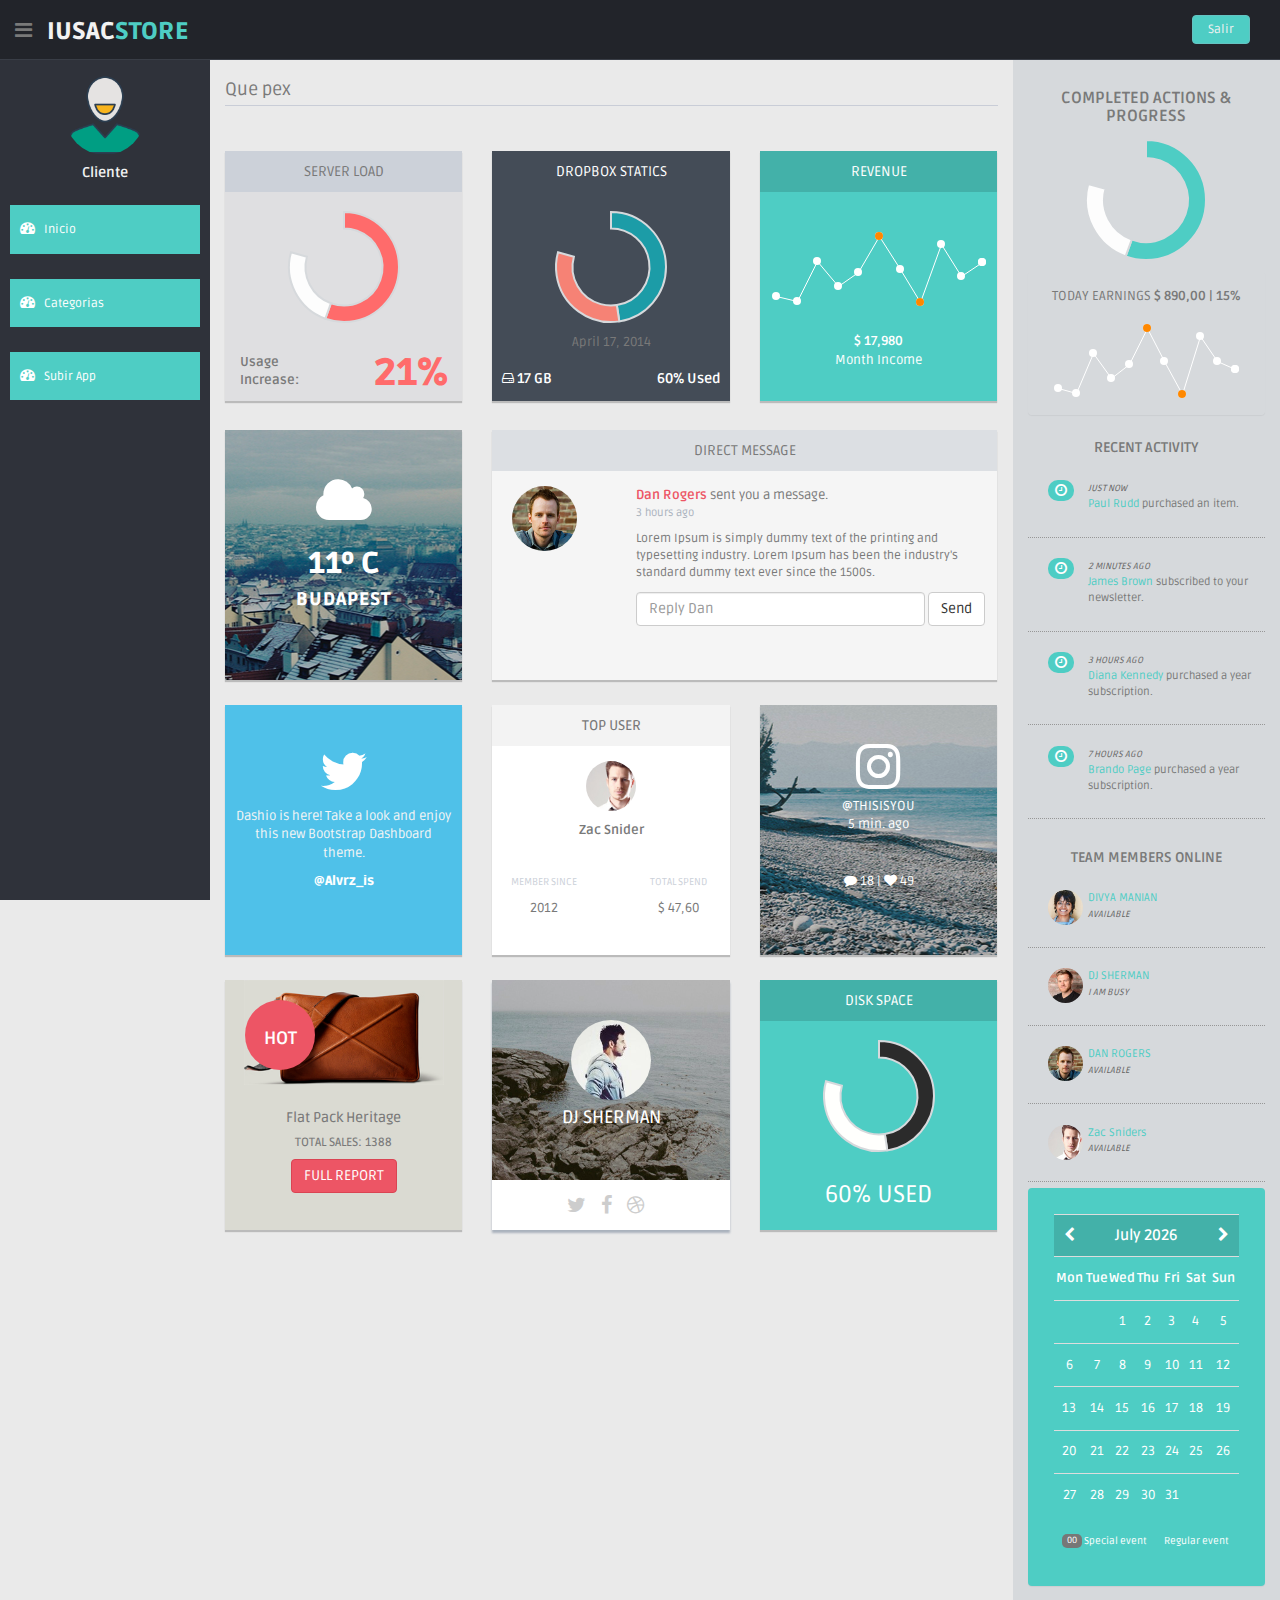
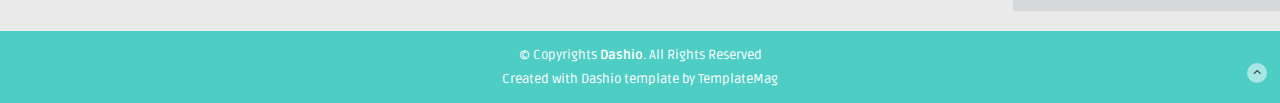
==== DashCliente/index.html @ 2b1294bf "Front" ====
<!DOCTYPE html>
<html lang="en">

<head>
  <meta charset="utf-8">
  <meta name="viewport" content="width=device-width, initial-scale=1.0">
  <meta name="description" content="">
  <meta name="author" content="Dashboard">
  <meta name="keyword" content="Dashboard, Bootstrap, Admin, Template, Theme, Responsive, Fluid, Retina">
  <title>iUSAC-Inicio</title>

  <!-- Favicons -->
  <link href="img/favicon.png" rel="icon">
  <link href="img/apple-touch-icon.png" rel="apple-touch-icon">

  <!-- Bootstrap core CSS -->
  <link href="lib/bootstrap/css/bootstrap.min.css" rel="stylesheet">
  <!--external css-->
  <link href="lib/font-awesome/css/font-awesome.css" rel="stylesheet" />
  <link rel="stylesheet" type="text/css" href="css/zabuto_calendar.css">
  <link rel="stylesheet" type="text/css" href="lib/gritter/css/jquery.gritter.css" />
  <!-- Custom styles for this template -->
  <link href="css/style.css" rel="stylesheet">
  <link href="css/style-responsive.css" rel="stylesheet">
  <script src="lib/chart-master/Chart.js"></script>

  <!-- =======================================================
    Template Name: Dashio
    Template URL: https://templatemag.com/dashio-bootstrap-admin-template/
    Author: TemplateMag.com
    License: https://templatemag.com/license/
  ======================================================= -->
</head>

<body>
  <section id="container">
    <!-- **********************************************************************************************************************************************************
        TOP BAR CONTENT & NOTIFICATIONS
        *********************************************************************************************************************************************************** -->
    <!--header start-->
    <header class="header black-bg">
      <div class="sidebar-toggle-box">
        <div class="fa fa-bars tooltips" data-placement="right" data-original-title="Toggle Navigation"></div>
      </div>
      <!--logo start-->
      <a href="index.html" class="logo"><b>iUSAC<span>STORE</span></b></a>
      <!--logo end-->
        <!--  notification start -->
        
        <!--  notification end -->
      </div>
      <div class="top-menu">
        <ul class="nav pull-right top-menu">
          <li><a class="logout" href="../Login/login.html">Salir</a></li>
        </ul>
      </div>
    </header>
    <!--header end-->
    <!-- **********************************************************************************************************************************************************
        MAIN SIDEBAR MENU
        *********************************************************************************************************************************************************** -->
    <!--sidebar start-->
    <aside>
      <div id="sidebar" class="nav-collapse ">
        <!-- sidebar menu start-->
        <ul class="sidebar-menu" id="nav-accordion">
          <p class="centered"><a href="profile.html"><img src="img/ui-sam.jpg" class="img-circle" width="80"></a></p>
          <h5 class="centered">Cliente</h5>
          <li class="mt">
            <a class="active" href="index.html">
              <i class="fa fa-dashboard"></i>
              <span>Inicio</span>
              </a>
          </li>
          <li class="mt">
            <a class="active" href="Categorias.html">
              <i class="fa fa-dashboard"></i>
              <span>Categorias</span>
              </a>
          </li>
          <li class="mt">
            <a class="active" href="SubirApp.html">
              <i class="fa fa-dashboard"></i>
              <span>Subir App</span>
              </a>
          </li>
          
          
        </ul>
        <!-- sidebar menu end-->
      </div>
    </aside>
    <!--sidebar end-->
    <!-- **********************************************************************************************************************************************************
        MAIN CONTENT
        *********************************************************************************************************************************************************** -->
    <!--main content start-->
    <section id="main-content">
      <section class="wrapper">
        <div class="row">
          <div class="col-lg-9 main-chart">
            <!--CUSTOM CHART START -->
            <div class="border-head">
              <h3>Que pex</h3>
            </div>
            
            <!--custom chart end-->
            <div class="row mt">
              <!-- SERVER STATUS PANELS -->
              <div class="col-md-4 col-sm-4 mb">
                <div class="grey-panel pn donut-chart">
                  <div class="grey-header">
                    <h5>SERVER LOAD</h5>
                  </div>
                  <canvas id="serverstatus01" height="120" width="120"></canvas>
                  <script>
                    var doughnutData = [{
                        value: 70,
                        color: "#FF6B6B"
                      },
                      {
                        value: 30,
                        color: "#fdfdfd"
                      }
                    ];
                    var myDoughnut = new Chart(document.getElementById("serverstatus01").getContext("2d")).Doughnut(doughnutData);
                  </script>
                  <div class="row">
                    <div class="col-sm-6 col-xs-6 goleft">
                      <p>Usage<br/>Increase:</p>
                    </div>
                    <div class="col-sm-6 col-xs-6">
                      <h2>21%</h2>
                    </div>
                  </div>
                </div>
                <!-- /grey-panel -->
              </div>
              <!-- /col-md-4-->
              <div class="col-md-4 col-sm-4 mb">
                <div class="darkblue-panel pn">
                  <div class="darkblue-header">
                    <h5>DROPBOX STATICS</h5>
                  </div>
                  <canvas id="serverstatus02" height="120" width="120"></canvas>
                  <script>
                    var doughnutData = [{
                        value: 60,
                        color: "#1c9ca7"
                      },
                      {
                        value: 40,
                        color: "#f68275"
                      }
                    ];
                    var myDoughnut = new Chart(document.getElementById("serverstatus02").getContext("2d")).Doughnut(doughnutData);
                  </script>
                  <p>April 17, 2014</p>
                  <footer>
                    <div class="pull-left">
                      <h5><i class="fa fa-hdd-o"></i> 17 GB</h5>
                    </div>
                    <div class="pull-right">
                      <h5>60% Used</h5>
                    </div>
                  </footer>
                </div>
                <!--  /darkblue panel -->
              </div>
              <!-- /col-md-4 -->
              <div class="col-md-4 col-sm-4 mb">
                <!-- REVENUE PANEL -->
                <div class="green-panel pn">
                  <div class="green-header">
                    <h5>REVENUE</h5>
                  </div>
                  <div class="chart mt">
                    <div class="sparkline" data-type="line" data-resize="true" data-height="75" data-width="90%" data-line-width="1" data-line-color="#fff" data-spot-color="#fff" data-fill-color="" data-highlight-line-color="#fff" data-spot-radius="4" data-data="[200,135,667,333,526,996,564,123,890,464,655]"></div>
                  </div>
                  <p class="mt"><b>$ 17,980</b><br/>Month Income</p>
                </div>
              </div>
              <!-- /col-md-4 -->
            </div>
            <!-- /row -->
            <div class="row">
              <!-- WEATHER PANEL -->
              <div class="col-md-4 mb">
                <div class="weather pn">
                  <i class="fa fa-cloud fa-4x"></i>
                  <h2>11º C</h2>
                  <h4>BUDAPEST</h4>
                </div>
              </div>
              <!-- /col-md-4-->
              <!-- DIRECT MESSAGE PANEL -->
              <div class="col-md-8 mb">
                <div class="message-p pn">
                  <div class="message-header">
                    <h5>DIRECT MESSAGE</h5>
                  </div>
                  <div class="row">
                    <div class="col-md-3 centered hidden-sm hidden-xs">
                      <img src="img/ui-danro.jpg" class="img-circle" width="65">
                    </div>
                    <div class="col-md-9">
                      <p>
                        <name>Dan Rogers</name>
                        sent you a message.
                      </p>
                      <p class="small">3 hours ago</p>
                      <p class="message">Lorem Ipsum is simply dummy text of the printing and typesetting industry. Lorem Ipsum has been the industry's standard dummy text ever since the 1500s.</p>
                      <form class="form-inline" role="form">
                        <div class="form-group">
                          <input type="text" class="form-control" id="exampleInputText" placeholder="Reply Dan">
                        </div>
                        <button type="submit" class="btn btn-default">Send</button>
                      </form>
                    </div>
                  </div>
                </div>
                <!-- /Message Panel-->
              </div>
              <!-- /col-md-8  -->
            </div>
            <div class="row">
              <!-- TWITTER PANEL -->
              <div class="col-md-4 mb">
                <div class="twitter-panel pn">
                  <i class="fa fa-twitter fa-4x"></i>
                  <p>Dashio is here! Take a look and enjoy this new Bootstrap Dashboard theme.</p>
                  <p class="user">@Alvrz_is</p>
                </div>
              </div>
              <!-- /col-md-4 -->
              <div class="col-md-4 mb">
                <!-- WHITE PANEL - TOP USER -->
                <div class="white-panel pn">
                  <div class="white-header">
                    <h5>TOP USER</h5>
                  </div>
                  <p><img src="img/ui-zac.jpg" class="img-circle" width="50"></p>
                  <p><b>Zac Snider</b></p>
                  <div class="row">
                    <div class="col-md-6">
                      <p class="small mt">MEMBER SINCE</p>
                      <p>2012</p>
                    </div>
                    <div class="col-md-6">
                      <p class="small mt">TOTAL SPEND</p>
                      <p>$ 47,60</p>
                    </div>
                  </div>
                </div>
              </div>
              <!-- /col-md-4 -->
              <div class="col-md-4 mb">
                <!-- INSTAGRAM PANEL -->
                <div class="instagram-panel pn">
                  <i class="fa fa-instagram fa-4x"></i>
                  <p>@THISISYOU<br/> 5 min. ago
                  </p>
                  <p><i class="fa fa-comment"></i> 18 | <i class="fa fa-heart"></i> 49</p>
                </div>
              </div>
              <!-- /col-md-4 -->
            </div>
            <!-- /row -->
            <div class="row">
              <div class="col-lg-4 col-md-4 col-sm-4 mb">
                <div class="product-panel-2 pn">
                  <div class="badge badge-hot">HOT</div>
                  <img src="img/product.jpg" width="200" alt="">
                  <h5 class="mt">Flat Pack Heritage</h5>
                  <h6>TOTAL SALES: 1388</h6>
                  <button class="btn btn-small btn-theme04">FULL REPORT</button>
                </div>
              </div>
              <!-- /col-md-4 -->
              <!--  PROFILE 02 PANEL -->
              <div class="col-lg-4 col-md-4 col-sm-4 mb">
                <div class="content-panel pn">
                  <div id="profile-02">
                    <div class="user">
                      <img src="img/friends/fr-06.jpg" class="img-circle" width="80">
                      <h4>DJ SHERMAN</h4>
                    </div>
                  </div>
                  <div class="pr2-social centered">
                    <a href="#"><i class="fa fa-twitter"></i></a>
                    <a href="#"><i class="fa fa-facebook"></i></a>
                    <a href="#"><i class="fa fa-dribbble"></i></a>
                  </div>
                </div>
                <!-- /panel -->
              </div>
              <!--/ col-md-4 -->
              <div class="col-md-4 col-sm-4 mb">
                <div class="green-panel pn">
                  <div class="green-header">
                    <h5>DISK SPACE</h5>
                  </div>
                  <canvas id="serverstatus03" height="120" width="120"></canvas>
                  <script>
                    var doughnutData = [{
                        value: 60,
                        color: "#2b2b2b"
                      },
                      {
                        value: 40,
                        color: "#fffffd"
                      }
                    ];
                    var myDoughnut = new Chart(document.getElementById("serverstatus03").getContext("2d")).Doughnut(doughnutData);
                  </script>
                  <h3>60% USED</h3>
                </div>
              </div>
              <!-- /col-md-4 -->
            </div>
            <!-- /row -->
          </div>
          <!-- /col-lg-9 END SECTION MIDDLE -->
          <!-- **********************************************************************************************************************************************************
              RIGHT SIDEBAR CONTENT
              *********************************************************************************************************************************************************** -->
          <div class="col-lg-3 ds">
            <!--COMPLETED ACTIONS DONUTS CHART-->
            <div class="donut-main">
              <h4>COMPLETED ACTIONS & PROGRESS</h4>
              <canvas id="newchart" height="130" width="130"></canvas>
              <script>
                var doughnutData = [{
                    value: 70,
                    color: "#4ECDC4"
                  },
                  {
                    value: 30,
                    color: "#fdfdfd"
                  }
                ];
                var myDoughnut = new Chart(document.getElementById("newchart").getContext("2d")).Doughnut(doughnutData);
              </script>
            </div>
            <!--NEW EARNING STATS -->
            <div class="panel terques-chart">
              <div class="panel-body">
                <div class="chart">
                  <div class="centered">
                    <span>TODAY EARNINGS</span>
                    <strong>$ 890,00 | 15%</strong>
                  </div>
                  <br>
                  <div class="sparkline" data-type="line" data-resize="true" data-height="75" data-width="90%" data-line-width="1" data-line-color="#fff" data-spot-color="#fff" data-fill-color="" data-highlight-line-color="#fff" data-spot-radius="4" data-data="[200,135,667,333,526,996,564,123,890,564,455]"></div>
                </div>
              </div>
            </div>
            <!--new earning end-->
            <!-- RECENT ACTIVITIES SECTION -->
            <h4 class="centered mt">RECENT ACTIVITY</h4>
            <!-- First Activity -->
            <div class="desc">
              <div class="thumb">
                <span class="badge bg-theme"><i class="fa fa-clock-o"></i></span>
              </div>
              <div class="details">
                <p>
                  <muted>Just Now</muted>
                  <br/>
                  <a href="#">Paul Rudd</a> purchased an item.<br/>
                </p>
              </div>
            </div>
            <!-- Second Activity -->
            <div class="desc">
              <div class="thumb">
                <span class="badge bg-theme"><i class="fa fa-clock-o"></i></span>
              </div>
              <div class="details">
                <p>
                  <muted>2 Minutes Ago</muted>
                  <br/>
                  <a href="#">James Brown</a> subscribed to your newsletter.<br/>
                </p>
              </div>
            </div>
            <!-- Third Activity -->
            <div class="desc">
              <div class="thumb">
                <span class="badge bg-theme"><i class="fa fa-clock-o"></i></span>
              </div>
              <div class="details">
                <p>
                  <muted>3 Hours Ago</muted>
                  <br/>
                  <a href="#">Diana Kennedy</a> purchased a year subscription.<br/>
                </p>
              </div>
            </div>
            <!-- Fourth Activity -->
            <div class="desc">
              <div class="thumb">
                <span class="badge bg-theme"><i class="fa fa-clock-o"></i></span>
              </div>
              <div class="details">
                <p>
                  <muted>7 Hours Ago</muted>
                  <br/>
                  <a href="#">Brando Page</a> purchased a year subscription.<br/>
                </p>
              </div>
            </div>
            <!-- USERS ONLINE SECTION -->
            <h4 class="centered mt">TEAM MEMBERS ONLINE</h4>
            <!-- First Member -->
            <div class="desc">
              <div class="thumb">
                <img class="img-circle" src="img/ui-divya.jpg" width="35px" height="35px" align="">
              </div>
              <div class="details">
                <p>
                  <a href="#">DIVYA MANIAN</a><br/>
                  <muted>Available</muted>
                </p>
              </div>
            </div>
            <!-- Second Member -->
            <div class="desc">
              <div class="thumb">
                <img class="img-circle" src="img/ui-sherman.jpg" width="35px" height="35px" align="">
              </div>
              <div class="details">
                <p>
                  <a href="#">DJ SHERMAN</a><br/>
                  <muted>I am Busy</muted>
                </p>
              </div>
            </div>
            <!-- Third Member -->
            <div class="desc">
              <div class="thumb">
                <img class="img-circle" src="img/ui-danro.jpg" width="35px" height="35px" align="">
              </div>
              <div class="details">
                <p>
                  <a href="#">DAN ROGERS</a><br/>
                  <muted>Available</muted>
                </p>
              </div>
            </div>
            <!-- Fourth Member -->
            <div class="desc">
              <div class="thumb">
                <img class="img-circle" src="img/ui-zac.jpg" width="35px" height="35px" align="">
              </div>
              <div class="details">
                <p>
                  <a href="#">Zac Sniders</a><br/>
                  <muted>Available</muted>
                </p>
              </div>
            </div>
            <!-- CALENDAR-->
            <div id="calendar" class="mb">
              <div class="panel green-panel no-margin">
                <div class="panel-body">
                  <div id="date-popover" class="popover top" style="cursor: pointer; disadding: block; margin-left: 33%; margin-top: -50px; width: 175px;">
                    <div class="arrow"></div>
                    <h3 class="popover-title" style="disadding: none;"></h3>
                    <div id="date-popover-content" class="popover-content"></div>
                  </div>
                  <div id="my-calendar"></div>
                </div>
              </div>
            </div>
            <!-- / calendar -->
          </div>
          <!-- /col-lg-3 -->
        </div>
        <!-- /row -->
      </section>
    </section>
    <!--main content end-->
    <!--footer start-->
    <footer class="site-footer">
      <div class="text-center">
        <p>
          &copy; Copyrights <strong>Dashio</strong>. All Rights Reserved
        </p>
        <div class="credits">
          <!--
            You are NOT allowed to delete the credit link to TemplateMag with free version.
            You can delete the credit link only if you bought the pro version.
            Buy the pro version with working PHP/AJAX contact form: https://templatemag.com/dashio-bootstrap-admin-template/
            Licensing information: https://templatemag.com/license/
          -->
          Created with Dashio template by <a href="https://templatemag.com/">TemplateMag</a>
        </div>
        <a href="index.html#" class="go-top">
          <i class="fa fa-angle-up"></i>
          </a>
      </div>
    </footer>
    <!--footer end-->
  </section>
  <!-- js placed at the end of the document so the pages load faster -->
  <script src="lib/jquery/jquery.min.js"></script>

  <script src="lib/bootstrap/js/bootstrap.min.js"></script>
  <script class="include" type="text/javascript" src="lib/jquery.dcjqaccordion.2.7.js"></script>
  <script src="lib/jquery.scrollTo.min.js"></script>
  <script src="lib/jquery.nicescroll.js" type="text/javascript"></script>
  <script src="lib/jquery.sparkline.js"></script>
  <!--common script for all pages-->
  <script src="lib/common-scripts.js"></script>
  <script type="text/javascript" src="lib/gritter/js/jquery.gritter.js"></script>
  <script type="text/javascript" src="lib/gritter-conf.js"></script>
  <!--script for this page-->
  <script src="lib/sparkline-chart.js"></script>
  <script src="lib/zabuto_calendar.js"></script>
  
  <script type="application/javascript">
    $(document).ready(function() {
      $("#date-popover").popover({
        html: true,
        trigger: "manual"
      });
      $("#date-popover").hide();
      $("#date-popover").click(function(e) {
        $(this).hide();
      });

      $("#my-calendar").zabuto_calendar({
        action: function() {
          return myDateFunction(this.id, false);
        },
        action_nav: function() {
          return myNavFunction(this.id);
        },
        ajax: {
          url: "show_data.php?action=1",
          modal: true
        },
        legend: [{
            type: "text",
            label: "Special event",
            badge: "00"
          },
          {
            type: "block",
            label: "Regular event",
          }
        ]
      });
    });

    function myNavFunction(id) {
      $("#date-popover").hide();
      var nav = $("#" + id).data("navigation");
      var to = $("#" + id).data("to");
      console.log('nav ' + nav + ' to: ' + to.month + '/' + to.year);
    }
  </script>
</body>

</html>
---- DashCliente/css/zabuto_calendar.css ----
/**
 * Zabuto Calendar
 */

div.zabuto_calendar {
    margin: 0;
    padding: 10px;
}

.calendar-month-header 		{font-size:116%!important;}
.calendar-month-header th 	{font-weight:600!important;}

div.zabuto_calendar .table {
    width: 100%;
    margin: 0;
    padding: 0px;
}

div.zabuto_calendar .table th,
div.zabuto_calendar .table td {
    padding: 11.9px 0px;
    text-align: center;
}

div.zabuto_calendar .table tr th,
div.zabuto_calendar .table tr td {
    background-color:;
}

div.zabuto_calendar .table tr.calendar-month-header th {
    background-color:;
}

div.zabuto_calendar .table tr.calendar-month-header th span {
    cursor: pointer;
    display: inline-block;
    padding-bottom:0px;
	
}

div.zabuto_calendar .table tr.calendar-dow-header th {
    background-color:;
}

div.zabuto_calendar .table tr:last-child {
    border-bottom: 0px solid #dddddd;
}

div.zabuto_calendar .table tr.calendar-month-header th {
    padding:10px;
	
	}

div.zabuto_calendar .table-bordered tr.calendar-month-header th {
    border-left: 0;
    border-right: 0;
}

div.zabuto_calendar .table-bordered tr.calendar-month-header th:first-child {
    border-left: 0px solid #dddddd;
}

div.zabuto_calendar div.calendar-month-navigation {
    cursor: pointer;
    margin: 0;
    padding: 0;
    padding-top:0px;
}

div.zabuto_calendar tr.calendar-dow-header th,
div.zabuto_calendar tr.calendar-dow td {
    width: 14%;
}

div.zabuto_calendar .table tr td div.day {
    margin: 0px;
    padding-top: 0px;
    padding-bottom: 0px;
}

/* actions and events */
div.zabuto_calendar .table tr td.event div.day,
div.zabuto_calendar ul.legend li.event {
    background-color:;
}

div.zabuto_calendar .table tr td.dow-clickable,
div.zabuto_calendar .table tr td.event-clickable {
    cursor: pointer;
}

/* badge */
div.zabuto_calendar .badge-today,
div.zabuto_calendar div.legend span.badge-today {
    background-color:;
    color: #ffffff;
    text-shadow: none;
}

div.zabuto_calendar .badge-event,
div.zabuto_calendar div.legend span.badge-event {
    background-color:;
    color: #ffffff;
    text-shadow: none;
}

div.zabuto_calendar .badge-event {
    font-size: 0.95em;
    padding-left: 8px;
    padding-right: 8px;
    padding-bottom: 4px;
}

/* legend */
div.zabuto_calendar div.legend {
    margin-top: 15px;
    text-align: right;
	padding-right:10px;
	padding-bottom:10px;
}

div.zabuto_calendar div.legend span {
    font-size: 10px;
    font-weight: normal;
}

div.zabuto_calendar div.legend span.legend-text:after,
div.zabuto_calendar div.legend span.legend-block:after,
div.zabuto_calendar div.legend span.legend-list:after,
div.zabuto_calendar div.legend span.legend-spacer:after {
    content: ' ';
}

div.zabuto_calendar div.legend span.legend-spacer {
    padding-left: 25px;
}

div.zabuto_calendar ul.legend > span {
    padding-left: 2px;
}

div.zabuto_calendar ul.legend {
    display: inline-block;
    list-style: none outside none;
    margin: 0;
    padding: 0;
}

div.zabuto_calendar ul.legend li {
    display: inline-block;
    height: 8px;
    width: 8px;
    margin-left: 5px;
}

div.zabuto_calendar ul.legend
div.zabuto_calendar ul.legend li:first-child {
    margin-left: 7px;
}

div.zabuto_calendar ul.legend li:last-child {
    margin-right: 5px;
}

div.zabuto_calendar div.legend span.badge {
    font-size: 0.9em;
    border-radius: 5px 5px 5px 5px;
    padding-left: 5px;
    padding-right: 5px;
    padding-top: 2px;
    padding-bottom: 3px;
}

/* responsive */
@media (max-width: 979px) {
    div.zabuto_calendar .table th,
    div.zabuto_calendar .table td {
        padding: 2px 1px;
    }
}
---- DashCliente/css/style.css ----
/**
* Template Name: Dashio
* Template URL: https://templatemag.com/dashio-bootstrap-admin-template/
* Author: TemplateMag.com
* License: https://templatemag.com/license/
*/
/*
Template Name: DASHIO - Bootstrap 3.1.1 Admin Theme
Template Version: 1.0
Author: Carlos Alvarez
Website: http://Alvarez.is/
*/

/* Import fonts */
@import url(http://fonts.googleapis.com/css?family=Ruda:400,700,900);

/* BASIC THEME CONFIGURATION */
body {
    color: #797979;
	background: #eaeaea;
    font-family: 'Ruda', sans-serif;
    padding: 0px !important;
    margin: 0px !important;
    font-size:13px;
}

ul li {
    list-style: none;
}

a, a:hover, a:focus {
    text-decoration: none;
    outline: none;
}
::selection {

    background: #4ECDC4;
    color: #fff;
}
::-moz-selection {
    background: #4ECDC4;
    color: #fff;
}

#container {
    width: 100%;
    height: 100%;
}

/* Bootstrap Modifications */
.modal-header {
	background: #4ECDC4;
}

.modal-title {
	color: white;
}

.btn-round {
	border-radius: 20px;
	-webkit-border-radius: 20px;
}

.accordion-heading .accordion-toggle {
	display: block;
	cursor: pointer;
	border-top: 1px solid #F5F5F5;
	padding: 5px 0px;
	line-height: 28.75px;
	text-transform: uppercase;
	color: #1a1a1a;
	background-color: #ffffff;
	outline: none !important;
	text-decoration: none;
}



/*Theme Backgrounds*/

.bg-theme {
	background-color: #4ECDC4;
}

.bg-theme02 {
	background-color: #ac92ec;
}

.bg-theme03 {
  background-color: #48cfad;
}

.bg-theme04 {
  background-color: #ed5565;
}
/*Theme Buttons*/

.btn-theme {
  color: #fff;
  background-color: #4ECDC4;
  border-color: #48bcb4;
}
.btn-theme:hover,
.btn-theme:focus,
.btn-theme:active,
.btn-theme.active,
.open .dropdown-toggle.btn-theme {
  color: #fff;
  background-color: #48bcb4;
  border-color: #48bcb4;
}

.btn-theme02 {
  color: #fff;
  background-color: #ac92ec;
  border-color: #967adc;
}
.btn-theme02:hover,
.btn-theme02:focus,
.btn-theme02:active,
.btn-theme02.active,
.open .dropdown-toggle.btn-theme02 {
  color: #fff;
  background-color: #967adc;
  border-color: #967adc;
}

.btn-theme03 {
  color: #fff;
  background-color: #48cfad;
  border-color: #37bc9b;
}
.btn-theme03:hover,
.btn-theme03:focus,
.btn-theme03:active,
.btn-theme03.active,
.open .dropdown-toggle.btn-theme03 {
  color: #fff;
  background-color: #37bc9b;
  border-color: #37bc9b;
}

.btn-theme04 {
  color: #fff;
  background-color: #ed5565;
  border-color: #da4453;
}
.btn-theme04:hover,
.btn-theme04:focus,
.btn-theme04:active,
.btn-theme04.active,
.open .dropdown-toggle.btn-theme04 {
  color: #fff;
  background-color: #da4453;
  border-color: #da4453;
}

.btn-clear-g {
	color: #48bcb4;
	background: transparent;
	border-color: #48bcb4;
}

.btn-clear-g:hover {
	color: white;
}

hr {
  margin-top: 20px;
  margin-bottom: 20px;
  border: 0;
  border-top: 1px solid #797979;
}



/*Helpers*/

.centered {
	text-align: center;
}

.goleft {
	text-align: left;
}

.goright {
	text-align: right;
}

.mt {
	margin-top: 25px;
}

.mb {
	margin-bottom: 25px;
}


.no-padding {
	padding: 0 !important;
}

.no-margin {
	margin: 0 !important;
}

/*Exclusive Theme Colors Configuration*/

.label-theme {
	background-color: #4ECDC4;
}

.bg-theme {
	background-color: #4ECDC4;
}

ul.top-menu > li > .logout {
	color: #f2f2f2;
	font-size: 12px;
	border-radius: 4px;
	-webkit-border-radius: 4px;
	border: 1px solid #64c3c2 !important;
	padding: 5px 15px;
	margin-right: 15px;
	background: #4ECDC4;
	margin-top: 15px;
}


/*sidebar navigation*/

#sidebar {
    width: 210px;
    height: 100%;
    position: fixed;
    background: #2f323a;
}

#sidebar h5 {
	color: #f2f2f2;
	font-weight: 700;
}

#sidebar ul li {
    position: relative;
}

#sidebar .sub-menu > .sub li  {
    padding-left: 32px;
}

#sidebar .sub-menu > .sub li:last-child {
    padding-bottom: 10px;
}

/*LEFT NAVIGATION ICON*/
.dcjq-icon {
    height:17px;
    width:17px;
    display:inline-block;
    background: url("../img/nav-expand.png") no-repeat top;
    border-radius:3px;
    -moz-border-radius:3px;
    -webkit-border-radius:3px;
    position:absolute;
    right:10px;
    top:15px;
}
.active .dcjq-icon {
    background: url("../img/nav-expand.png") no-repeat bottom;
    border-radius:3px;
    -moz-border-radius:3px;
    -webkit-border-radius:3px;
}
/*---*/

.nav-collapse.collapse {
    display: inline;
}

ul.sidebar-menu , ul.sidebar-menu li ul.sub{
    margin: -2px 0 0;
    padding: 0;
}

ul.sidebar-menu {
    margin-top: 75px;
}

#sidebar > ul > li > ul.sub {
    display: none;
}

#sidebar > ul > li.active > ul.sub, #sidebar > ul > li > ul.sub > li > a {
    display: block;
}

ul.sidebar-menu li ul.sub li{
    background: #2f323a;
    margin-bottom: 0;
    margin-left: 0;
    margin-right: 0;
}

ul.sidebar-menu li ul.sub li:last-child{
    border-radius: 0 0 4px 4px;
    -webkit-border-radius: 0 0 4px 4px;
}

ul.sidebar-menu li ul.sub li a {
    font-size: 12px;
    padding: 6px 0;
    line-height: 35px;
    height: 35px;
    -webkit-transition: all 0.3s ease;
    -moz-transition: all 0.3s ease;
    -o-transition: all 0.3s ease;
    -ms-transition: all 0.3s ease;
    transition: all 0.3s ease;
    color: #aeb2b7;
}

ul.sidebar-menu li ul.sub li a:hover {
	color: white;
	background: transparent;
}

ul.sidebar-menu li ul.sub li.active a {
    color: #4ECDC4;
    -webkit-transition: all 0.3s ease;
    -moz-transition: all 0.3s ease;
    -o-transition: all 0.3s ease;
    -ms-transition: all 0.3s ease;
    transition: all 0.3s ease;
    display: block;
}

ul.sidebar-menu li{
    /*line-height: 20px !important;*/
    margin-bottom: 5px;
    margin-left:10px;
    margin-right:10px;
}

ul.sidebar-menu li.sub-menu{
    line-height: 15px;
}

ul.sidebar-menu li a span{
    display: inline-block;
}

ul.sidebar-menu li a{
    color: #aeb2b7;
    text-decoration: none;
    display: block;
    padding: 15px 0 15px 10px;
    font-size: 12px;
    outline: none;
    -webkit-transition: all 0.3s ease;
    -moz-transition: all 0.3s ease;
    -o-transition: all 0.3s ease;
    -ms-transition: all 0.3s ease;
    transition: all 0.3s ease;
}

ul.sidebar-menu li a.active, ul.sidebar-menu li a:hover, ul.sidebar-menu li a:focus {
    background: #4ECDC4;
    color: #fff;
    display: block;

    -webkit-transition: all 0.3s ease;
    -moz-transition: all 0.3s ease;
    -o-transition: all 0.3s ease;
    -ms-transition: all 0.3s ease;
    transition: all 0.3s ease;
}


ul.sidebar-menu li a i {
    font-size: 15px;
    padding-right: 6px;
}

ul.sidebar-menu li a:hover i, ul.sidebar-menu li a:focus i {
    color: #fff;
}

ul.sidebar-menu li a.active i {
    color: #fff;
}


.mail-info, .mail-info:hover {
    margin: -3px 6px 0 0;
    font-size: 11px;
}

/* MAIN CONTENT CONFIGURATION */
#main-content {
    margin-left: 210px;
}

.header, .footer {
    min-height: 60px;
    padding: 0 15px;
}

.header {
    position: fixed;
    left: 0;
    right: 0;
    z-index: 1002;
}

.black-bg {
    background: #22242a;
    border-bottom: 1px solid #393d46;
}

.wrapper {
    display: inline-block;
    margin-top: 60px;
    padding-left: 15px;
    padding-right: 15px;
    padding-bottom: 15px;
    padding-top: 0px;
    width: 100%;
}

a.logo {
    font-size: 24px;
    color: #f2f2f2;
    float: left;
    margin-top: 15px;
    text-transform: uppercase;
}

a.logo b {
    font-weight: 900;
}

a.logo:hover, a.logo:focus {
    text-decoration: none;
    outline: none;
}

a.logo span {
    color: #4ECDC4;
}


/*notification*/
#top_menu .nav > li, ul.top-menu > li {
    float: left;
}

.notify-row {
    float: left;
    margin-top: 15px;
    margin-left: 92px;
}

.notify-row .notification span.label {
    display: inline-block;
    height: 18px;
    width: 20px;
    padding: 5px;
}

ul.top-menu > li > a {
    color: #666666;
    font-size: 16px;
    border-radius: 4px;
    -webkit-border-radius: 4px;
    border:1px solid #666666 !important;
    padding: 2px 6px;
    margin-right: 15px;
}

ul.top-menu > li > a:hover, ul.top-menu > li > a:focus {
    border:1px solid #b6b6b6 !important;
    background-color: transparent !important;
    border-color: #b6b6b6 !important;
    text-decoration: none;
    border-radius: 4px;
    -webkit-border-radius: 4px;
    color: #b6b6b6 !important;
}

.notify-row .badge {
    position: absolute;
    right: -10px;
    top: -10px;
    z-index: 100;
}

.dropdown-menu.extended {
    max-width: 300px !important;
    min-width: 160px !important;
    top: 42px;
    width: 235px !important;
    padding: 0;
    box-shadow: 0 2px 5px rgba(0, 0, 0, 0.176) !important;
    border: none !important;
    border-radius: 4px;
    -webkit-border-radius: 4px;
}

@media screen and (-webkit-min-device-pixel-ratio:0) {
    /* Safari and Chrome */
    .dropdown-menu.extended  {
        box-shadow: 0 2px 8px rgba(0, 0, 0, 0.176) !important;
    };
    }

.dropdown-menu.extended li p {
    background-color: #F1F2F7;
    color: #666666;
    margin: 0;
    padding: 10px;
    border-radius: 4px 4px 0px 0px;
    -webkit-border-radius: 4px 4px 0px 0px;
}

.dropdown-menu.extended li p.green {
    background-color: #4ECDC4;
    color: #fff;
}

.dropdown-menu.extended li p.yellow {
    background-color: #fcb322;
    color: #fff;
}

.dropdown-menu.extended li a {
    border-bottom: 1px solid #EBEBEB !important;
    font-size: 12px;
    list-style: none;
}

.dropdown-menu.extended li a {
    padding: 15px 10px !important;
    width: 100%;
    display: inline-block;
}

.dropdown-menu.extended li a:hover {
    background-color: #F7F8F9 !important;
    color: #2E2E2E;
}

.dropdown-menu.tasks-bar .task-info .desc {
    font-size: 13px;
    font-weight: normal;
}

.dropdown-menu.tasks-bar .task-info .percent {
    display: inline-block;
    float: right;
    font-size: 13px;
    font-weight: 600;
    padding-left: 10px;
    margin-top: -4px;
}

.dropdown-menu.extended .progress {
    margin-bottom: 0 !important;
    height: 10px;
}

.dropdown-menu.inbox li a .photo img {
    border-radius: 2px 2px 2px 2px;
    float: left;
    height: 40px;
    margin-right: 4px;
    width: 40px;
}

.dropdown-menu.inbox li a .subject {
    display: block;
}

.dropdown-menu.inbox li a .subject .from {
    font-size: 12px;
    font-weight: 600;
}

.dropdown-menu.inbox li a .subject .time {
    font-size: 11px;
    font-style: italic;
    font-weight: bold;
    position: absolute;
    right: 5px;
}

.dropdown-menu.inbox li a .message {
    display: block !important;
    font-size: 11px;
}

.top-nav  {
    margin-top: 7px;
}

.top-nav ul.top-menu > li .dropdown-menu.logout {
    width: 268px !important;

}

.top-nav li.dropdown .dropdown-menu {
    float: right;
    right: 0;
    left: auto;
}

.dropdown-menu.extended.logout > li {
    float: left;
    text-align: center;
    width: 33.3%;
}

.dropdown-menu.extended.logout > li:last-child {
    float: left;
    text-align: center;
    width: 100%;
    background: #a9d96c;
    border-radius: 0 0 3px 3px;
}

.dropdown-menu.extended.logout > li:last-child > a, .dropdown-menu.extended.logout > li:last-child > a:hover {
    color: #fff;
    border-bottom: none !important;
    text-transform: uppercase;
}

.dropdown-menu.extended.logout > li:last-child > a:hover > i{
    color: #fff;
}

.dropdown-menu.extended.logout > li > a {
    color: #a4abbb;
    border-bottom: none !important;
}

.full-width .dropdown-menu.extended.logout > li > a:hover {
    background: none !important;
    color: #50c8ea !important;
}

.dropdown-menu.extended.logout > li > a:hover {
    background: none !important;
}

.dropdown-menu.extended.logout > li > a:hover i {
    color: #50c8ea;
}

.dropdown-menu.extended.logout > li > a i {
    font-size: 17px;
}

.dropdown-menu.extended.logout > li > a > i {
    display: block;
}

.top-nav ul.top-menu > li > a {
    border: 1px solid #eeeeee;
    border-radius: 4px;
    -webkit-border-radius: 4px;
    padding: 6px;
    background: none;
    margin-right: 0;
}
.top-nav ul.top-menu > li {
    margin-left: 10px;
}

.top-nav ul.top-menu > li > a:hover, .top-nav ul.top-menu > li > a:focus {
    border:1px solid #F1F2F7;
    background: #F1F2F7;

}

.top-nav .dropdown-menu.extended.logout {
    top: 50px;
}

.top-nav .nav .caret {
    border-bottom-color: #A4AABA;
    border-top-color: #A4AABA;
}
.top-nav ul.top-menu > li > a:hover .caret {
    border-bottom-color: #000;
    border-top-color: #000;
}

.log-arrow-up {
    background: url("../img/arrow-up.png") no-repeat;
    width: 20px;
    height: 11px;
    position: absolute;
    right: 20px;
    top: -10px;
}

/*----*/

.notify-arrow {
    border-style: solid;
    border-width: 0 9px 9px;
    height: 0;
    margin-top: 0;
    opacity: 0;
    position: absolute;
    left: 7px;
    top: -18px;
    transition: all 0.25s ease 0s;
    width: 0;
    z-index: 10;
    margin-top: 10px;
    opacity: 1;
}

.notify-arrow-yellow {
    border-color: transparent transparent #FCB322;
    border-bottom-color: #FCB322 !important;
    border-top-color: #FCB322 !important;
}
.notify-arrow-green {
    border-color: transparent transparent #4ECDC4;
    border-bottom-color: #4ECDC4 !important;
    border-top-color: #4ECDC4 !important;
}



/*--sidebar toggle---*/

.sidebar-toggle-box {
    float: left;
    padding-right: 15px;
    margin-top: 20px;
}

.sidebar-toggle-box .fa-bars {
    cursor: pointer;
    display: inline-block;
    font-size: 20px;
}


.sidebar-closed > #sidebar > ul {
    display: none;
}

.sidebar-closed #main-content {
    margin-left: 0px;
}

.sidebar-closed #sidebar {
    margin-left: -180px;
}


/* Dash Side */

.ds {
	background: #d6d9dc;
	padding-top: 20px;
}

.ds h4 {
	font-size: 14px;
	font-weight: 700;
}

.ds i {
	font-size: 14px;
}

.ds .desc {
	border-bottom: 1px dotted #979797;
	display: inline-block;
	padding: 15px 0;
	width: 100%;
}

.ds .desc:hover {
	background: #ffffff;
}

.ds .thumb {
	width: 30px;
	margin: 0 10px 0 20px;
	display: block;
	float: left;
}

.ds .details {
	width: 170px;
	float: left;
}

.ds > .desc p {
	font-size: 11px;
}

.ds p > muted {
	font-size: 9px;
	text-transform: uppercase;
	font-style: italic;
	color: #666666
}

.ds a {
	color: #4ECDC4;
}

/* MAIN CHART CONFIGURATION */
.main-chart {
	padding-top: 20px;
}

.border-head h3 {
    border-bottom: 1px solid #c9cdd7;
    margin-top: 0;
    margin-bottom: 20px;
    padding-bottom: 5px;
    font-weight: normal;
    font-size: 18px;
    display: inline-block;
    width: 100%;
    font-weight: 300;
}

.custom-bar-chart {
    height: 290px;
    margin-top: 20px;
    margin-left: 10px;
    position: relative;
    border-bottom: 1px solid #c9cdd7;
}

.custom-bar-chart .bar {
    height: 100%;
    position: relative;
    width: 6%;
    margin: 0px 4%;
    float: left;
    text-align: center;
    z-index: 10;
}

.custom-bar-chart .bar .title {
    position: absolute;
    bottom: -30px;
    width: 100%;
    text-align: center;
    font-size: 11px;
}

.custom-bar-chart .bar .value {
    position: absolute;
    bottom: 0;
    background: #4ECDC4;
    color: #4ECDC4;
    width: 100%;
    -webkit-border-radius: 5px 5px 0 0;
    -moz-border-radius: 5px 5px 0 0;
    border-radius: 5px 5px 0 0;
    -webkit-transition: all .3s ease;
    -moz-transition: all .3s ease;
    -ms-transition: all .3s ease;
    -o-transition: all .3s ease;
    transition: all .3s ease;
}



.custom-bar-chart .bar .value:hover {
    background: #2f2f2f;
    color: #fff;
}

.y-axis {
    color: #555555;
    position: absolute;
    text-align: left;
    width: 100%;
    font-size: 11px;
}

.y-axis li {
    border-top: 1px dashed #dbdce0;
    display: block;
    height: 58px;
    width: 100%;
}

.y-axis li:last-child {
    border-top: none;
}

.y-axis li span {
    display: block;
    margin: -10px 0 0 -60px;
    padding: 0 10px;
    width: 40px;
}


/*Donut Chart Main Page Conf*/
.donut-main {
	display: block;
	text-align: center;
}

.donut-main h4 {
	font-weight: 700;
	font-size: 16px;
}

/* *************************************************************************************
PANELS CONFIGURATIONS
*************************************************************************************** */

/*Panel Size*/

.pn {
	height: 250px;
	box-shadow: 0 2px 1px rgba(0, 0, 0, 0.2);
}


/*Grey Panel*/

.grey-panel {
	text-align: center;
	background: #dfdfe1;
}
.grey-panel .grey-header {
	background: #ccd1d9;
	padding: 3px;
	margin-bottom: 15px;
}
.grey-panel h5 {
	font-weight: 200;
	margin-top: 10px;
}
.grey-panel p {
	margin-left: 5px;
}
/* Specific Conf for Donut Charts*/
.donut-chart p {
	margin-top: 20px;
	font-weight: 700;
	margin-left: 15px;
}
.donut-chart h2 {
	font-weight: 900;
	color: #FF6B6B;
	font-size: 38px;
}

/* Dark Blue*/

.darkblue-panel {
	text-align: center;
	background: #444c57;
}
.darkblue-panel .darkblue-header {
	background: transparent;
	padding: 3px;
	margin-bottom: 15px;
}
.darkblue-panel h1 {
	color: #f2f2f2;
}
.darkblue-panel h5 {
	font-weight: 200;
	margin-top: 10px;
	color: white;
}
.darkblue-panel footer {
	color: white;
}
.darkblue-panel footer h5 {
	margin-left:10px;
	margin-right: 10px;
	font-weight: 700;
}

/*Green Panel*/
.green-panel {
	text-align: center;
	background: #4ECDC4;
}
.green-panel .green-header {
	background: #43b1a9;
	padding: 3px;
	margin-bottom: 15px;
}
.green-panel h5 {
	color: white;
	font-weight: 200;
	margin-top: 10px;
}
.green-panel h3 {
	color: white;
	font-weight: 100;
}
.green-panel p {
	color: white;
}

/*White Panel */
.white-panel {
	text-align: center;
	background: #ffffff;
}
.white-panel .white-header {
	background: #f3f3f3;
	padding: 3px;
	margin-bottom: 15px;
}
.white-panel .small {
	font-size: 10px;
	color: #ccd1d9;
}

/*STOCK CARD Panel*/
.card {
  background: white;
  box-shadow: 0 2px 1px rgba(0, 0, 0, 0.2);
  margin-bottom: 1em;
  height: 250px;
}
.stock .stock-chart {
  background: #00c5de;
}
.stock .stock-chart #chart {
    height: 10.7em;
    background: url(http://i.imgbox.com/abmuNQx2) center bottom no-repeat;
}
.stock .current-price {
  background: #1d2122;
  padding: 10px;
}
.stock .current-price .info abbr {
    display: block;
    color: #f8f8f8;
    font-size: 1.5em;
    font-weight: 600;
    margin-top: 0.18em;
}
.stock .current-price .changes {
    text-align: right;
}
.stock .changes .up {
	color: #4fd98b
}
.stock .current-price .changes .value {
      font-size: 1.8em;
      font-weight: 700;
}
.stock .summary {
    color: #2f2f2f;
    display: block;
    background: #f2f2f2;
    padding: 10px;
	text-align: center;
}
.stock .summary strong {
	font-weight: 900;
	font-size: 14px;
}

/*Content Panel*/
.content-panel {
	background: #ffffff;
	box-shadow: 0px 3px 2px #aab2bd;
	padding-top: 15px;
	padding-bottom: 5px;
}
.content-panel h4 {
	margin-left: 10px;
}

/*WEATHER PANELS*/

/* Weather 1 */
.weather {
	background: url(../img/weather.jpg) no-repeat center top;
	text-align: center;
	background-position: center center;
}
.weather i {
	color: white;
	margin-top: 45px;
}
.weather h2 {
	color: white;
	font-weight: 900;
}
.weather h4 {
	color: white;
	font-weight: 900;
	letter-spacing: 1px;
}

/* Weather 2 */
.weather-2 {
	background: #e9f0f4;
}
.weather-2 .weather-2-header {
	background: #54bae6;
	padding-top: 5px;
	margin-bottom: 5px;
}
.weather-2 .weather-2-header p {
	color: white;
	margin-left: 5px;
	margin-right: 5px;
}
.weather-2 .weather-2-header p small {
	font-size: 10px;
}
.weather-2 .data {
	margin-right: 10px;
	margin-left: 10px;
	color: #272b34;
}
.weather-2 .data h5 {
	margin-top: 0px;
	font-weight: lighter;
}
.weather-2 .data h1{
	margin-top: 2px;
}

/* Weather 3 */
.weather-3 {
	background: #ffcf00;
}

.weather-3 i {
	color: white;
	margin-top: 30px;
	font-size: 70px;
}
.weather-3 h1 {
	margin-top: 10px;
	color: white;
	font-weight: 900;
}
.weather-3 .info {
	background: #f2f2f2;
}
.weather-3 .info i {
	font-size: 15px;
	color: #c2c2c2;
	margin-bottom: 0px;
	margin-top: 10px;
}
.weather-3 .info h3 {
	font-weight: 900;
	margin-bottom: 0px;
}
.weather-3 .info p {
	margin-left: 10px;
	margin-right: 10px;
	margin-bottom: 16px;
	color: #c2c2c2;
	font-size: 15px;
	font-weight: 700;
}


/* Message Panel */
.message-p {
	background: #f5f5f5;
}
.message-p .message-header {
	background: #dcdfe3;
	padding: 3px;
	margin-bottom: 15px;
	text-align: center;
}
.message-p h5 {
	font-weight: 200;
	margin-top: 10px;
}
.message-p p {
	margin-left: 10px;
}
.message-p .small {
	font-size: 11px;
	color: #aab2bd;
	margin-top: -10px;
}
.message-p name {
	color: #ed5565;
	font-weight: 700;
}
.message-p .message {
	font-size: 12px;
}
.message-p .form-inline {
	margin-left: 10px;
}
.message-p .form-inline .form-group {
	width: 80%;
}
.message-p .form-inline .form-control {
	width: 100%
}

/*Twitter Panel*/
.twitter-panel {
	background: #4fc1e9;
	text-align: center;
}
.twitter-panel i {
	color: white;
	margin-top: 40px;
}
.twitter-panel p {
	color: #f5f5f5;
	margin: 10px;
}
.twitter-panel .user {
	color: white;
	font-weight: 900;
}


/* Instagram Panel*/
.instagram-panel {
	background: url(../img/instagram.jpg) no-repeat center top;
	text-align: center;
	background-position: center center;
}
.instagram-panel i {
	color: white;
	margin-top: 35px;
}
.instagram-panel p {
	margin: 5px;
	color: white;
}

/* Product Panel */
.product-panel {
	background: #dadad2;
	text-align: center;
	padding-top: 50px;
	height: 100%;
}

/* Product Panel 2*/
.product-panel-2 {
	background: #dadad2;
	text-align: center;
}
.product-panel-2 .badge {
	position: absolute;
	top: 20px;
	left: 35px;
}
.badge-hot {
	background: #ed5565;
	width: 70px;
	height: 70px;
	line-height: 70px;
	font-size: 18px;
	color: #fff;
	text-align: center;
	border-radius: 100%;
}

/* Soptify Panel */
#spotify {
	background: url(../img/lorde.jpg) no-repeat center top;
	margin-top: -15px;
	background-attachment: relative;
	background-position: center center;
	min-height: 220px;
	width: 100%;
    -webkit-background-size: 100%;
    -moz-background-size: 100%;
    -o-background-size: 100%;
    background-size: 100%;
    -webkit-background-size: cover;
    -moz-background-size: cover;
    -o-background-size: cover;
    background-size: cover;
}
#spotify .btn-clear-g {
	top: 15%;
	right: 10px;
	position: absolute;
	margin-top: 5px;
}
#spotify .sp-title {
	bottom: 15%;
	left: 25px;
	position: absolute;
	color: #efefef;
}
#spotify .sp-title h3 {
	font-weight: 900;
}
#spotify .play{
	bottom: 18%;
	right: 25px;
	position: absolute;
	color: #efefef;
	font-size: 20px
}
.followers {
	margin-left: 5px;
	margin-top: 5px;
}

/* BLOG PANEL */
#blog-bg {
	background: url(../img/blog-bg.jpg) no-repeat center top;
	margin-top: -15px;
	background-attachment: relative;
	background-position: center center;
	min-height: 150px;
	width: 100%;
    -webkit-background-size: 100%;
    -moz-background-size: 100%;
    -o-background-size: 100%;
    background-size: 100%;
    -webkit-background-size: cover;
    -moz-background-size: cover;
    -o-background-size: cover;
    background-size: cover;
}
#blog-bg .badge {
	position: absolute;
	top: 20px;
	left: 35px;
}
.badge-popular {
	background: #3498db;
	width: 70px;
	height: 70px;
	line-height: 70px;
	font-size: 13px;
	color: #fff;
	text-align: center;
	border-radius: 100%;
}
.blog-title {
	background: rgba(0,0,0,0.5);
	bottom: 100px;
	padding: 6px;
	color: white;
	font-weight: 700;
	position: absolute;
	display: block;
	width: 120px;
}
.blog-text {
	margin-left: 8px;
	margin-right: 8px;
	margin-top: 15px;
	font-size: 12px;
}

/* Calendar Configuration */
#calendar {
	color: white;
	padding: 0px !important;
}
.calendar-month-header {
	background: #43b1a9;
}

/* TODO PANEL */
.steps{
  display: block;
}
.steps input[type=checkbox] {
  display: none;
}
.steps input[type=submit]{
  background: #f1783c;
  border: none;
  padding: 0px;
  margin: 0 auto;
  width: 100%;
  height: 55px;
  color: white;
  text-transform: uppercase;
  font-weight: 900;
  font-size: 11px;
  letter-spacing: 1px;
  cursor: pointer;
  transition: background 0.5s ease
}
.steps input[type=submit]:hover{
  background: #8fde9c;
}
.steps label{
  background: #393D40;
  height: 65px;
  line-height: 65px;
  width: 100%;
  display: block;
  border-bottom: 1px solid #44494e;
  color: #889199;
  text-transform: uppercase;
  font-weight: 900;
  font-size: 11px;
  letter-spacing: 1px;
  text-indent: 52px;
  cursor: pointer;
  transition: all 0.7s ease;
  margin: 0px;
}
.steps label:before{
  content:"";
  width: 12px;
  height: 12px;
  display: block;
  position: absolute;
  margin: 26px 0px 0px 18px;
  border-radius: 100%;
  transition: border 0.7s ease
}
.steps label:hover{
  background: #2B2E30;
  color: #46b7e5
}
.steps label:hover:before{
  border: 1px solid #46b7e5;
}
#op1:checked ~ label[for=op1]:before,
#op2:checked ~ label[for=op2]:before,
#op3:checked ~ label[for=op3]:before{
  border: 2px solid #96c93c;
  background: url('[data-uri]') no-repeat center center;
}

/* PROFILE PANELS */
/* Profile 01*/
#profile-01 {
	background: url(../img/profile-01.jpg) no-repeat center top;
	margin-top: -15px;
	background-attachment: relative;
	background-position: center center;
	min-height: 150px;
	width: 100%;
    -webkit-background-size: 100%;
    -moz-background-size: 100%;
    -o-background-size: 100%;
    background-size: 100%;
    -webkit-background-size: cover;
    -moz-background-size: cover;
    -o-background-size: cover;
    background-size: cover;
}
#profile-01 h3 {
	color: white;
	padding-top: 50px;
	margin: 0px;
	text-align: center;
}
#profile-01 h6 {
	color: white;
	text-align: center;
	margin-bottom: 0px;
	font-weight: 900;
}
.profile-01 {
	background: #4ECDC4;
	height: 50px;
}
.profile-01:hover {
	background: #2f2f2f;
  -webkit-transition: background-color 0.6s;
  -moz-transition: background-color 0.6s;
  -o-transition: background-color 0.6s;
  transition: background-color 0.6s;
  cursor: pointer;
}
.profile-01 p {
	color: white;
	padding-top: 15px;
	font-weight: 400;
	font-size: 15px;
}

/* Profile 02*/
#profile-02 {
	background: url(../img/profile-02.jpg) no-repeat center top;
	margin-top: -15px;
	background-attachment: relative;
	background-position: center center;
	min-height: 200px;
	width: 100%;
    -webkit-background-size: 100%;
    -moz-background-size: 100%;
    -o-background-size: 100%;
    background-size: 100%;
    -webkit-background-size: cover;
    -moz-background-size: cover;
    -o-background-size: cover;
    background-size: cover;
}
#profile-02 .user {
	padding-top: 40px;
	text-align: center;
}
#profile-02 h4 {
	color: white;
	margin:0px;
	padding-top: 8px;
}
.pr2-social a {
	color: #cdcdcd;
}
.pr2-social a:hover {
	color: #4ECDC4;
}
.pr2-social i {
	margin-top: 15px;
	margin-right: 12px;
	font-size: 20px;
}


/*spark line*/
.chart {
    display: inline-block;
    text-align: center;
    width: 100%;
}
.chart .heading {
    text-align: left;
}
.chart .heading span {
    display: block;
}
.panel.green-chart .chart-tittle {
    font-size: 16px;
    padding: 15px;
    display: inline-block;
    font-weight:normal;
    background: #99c262;
    width: 100%;
    -webkit-border-radius: 0px 0px 4px 4px;
    border-radius: 0px 0px 4px 4px;
}
#barchart {
    margin-bottom: -15px;
    display: inline-block;
}
.panel.green-chart .chart-tittle .value {
    float: right;
    color: #c0f080;
}
.panel.green-chart {
    background: #a9d96c;
    color: #fff;
}
.panel.terques-chart {
    background: transparent;
    color: #797979;
}
.panel.terques-chart .chart-tittle .value {
    float: right;
    color: #fff;
}
.panel.terques-chart .chart-tittle .value a {
    color: #2f2f2f;
    font-size: 12px;
}
.panel.terques-chart .chart-tittle .value a:hover, .panel.terques-chart .chart-tittle .value a.active {
    color: #4ECDC4;
    font-size: 12px;
}
.panel.terques-chart .chart-tittle {
    font-size: 16px;
    padding: 15px;
    display: inline-block;
    font-weight:normal;
    background: #39b7ac;
    width: 100%;
    -webkit-border-radius: 0px 0px 4px 4px;
    border-radius: 0px 0px 4px 4px;
}
.inline-block {
    display: inline-block;
}

/* showcase background */
.showback {
	background: #ffffff;
	padding: 15px;
	margin-bottom: 15px;
	box-shadow: 0px 3px 2px #aab2bd;
}

/* Font Awesome Showcase */
.fontawesome-list .fa-hover a {
	display: block;
	color: #222;
	line-height: 32px;
	height: 32px;
	padding-left: 10px;
	border-radius: 4px;
}

.fontawesome-list i {
	margin-right: 8px;
}

/* Grid Showcase*/

	margin-bottom: 15px;
}

.show-grid [class^=col-] {
	padding-top: 10px;
	padding-bottom: 10px;
	background-color: #ccc;
	border: 1px solid #ddd;
}

.show-grid [class^=col-]:hover {
	background-color: white;
}

/* Calendar Events - Calendar.html*/
.external-event {
	cursor: move;
	display: inline-block !important;
	margin-bottom: 7px !important;
	margin-right: 7px !important;
	padding: 10px;
}

.drop-after {
	padding-top: 15px;
	margin-top: 15px;
	border-top: 1px solid #ccc;
}

.fc-state-default, .fc-state-default .fc-button-inner {
	background: #f2f2f2;
}

.fc-state-active .fc-button-inner {
	background: #FFFFFF;
}

/* Gallery Configuration */
.photo-wrapper {
  display: block;
  position: relative;
  overflow: hidden;
  background-color: #4ECDC4;
  -webkit-transition: background-color 0.4s;
  -moz-transition: background-color 0.4s;
  -o-transition: background-color 0.4s;
  transition: background-color 0.4s;
}
.project .overlay {
  position: absolute;
  text-align: center;
  color: #fff;
  opacity: 0;
  filter: alpha(opacity=0);
  -webkit-transition: opacity 0.4s;
  -moz-transition: opacity 0.4s;
  -o-transition: opacity 0.4s;
  transition: opacity 0.4s;

}

.project:hover .photo-wrapper {
  background-color: #4ECDC4;
	background-image:url(../img/zoom.png);
	background-repeat:no-repeat;
	background-position:center;
	top: 0;
	bottom: 0;
	left: 0;
	right: 0;
	position: relative;
}
.project:hover .photo {
  opacity: 10;
  filter: alpha(opacity=4000);
  opacity: 0.1;
  filter: alpha(opacity=40);
}
.project:hover .overlay {
  opacity: 100;
  filter: alpha(opacity=10000);
  opacity: 1;
  filter: alpha(opacity=100);
}



/* EZ Checklist */
.ez-checkbox {
	margin-right: 5px;
}

.ez-checkbox, .ez-radio {
	height: 20px;
	width: 20px;
}

.brand-highlight {
background: #fffbcc !important;
}


/* FORMS CONFIGURATION */
.form-panel {
	background: #ffffff;
	margin: 10px;
	padding: 10px;
	box-shadow: 0px 3px 2px #aab2bd;
	text-align: left;
}

label {
	font-weight: 400;
}

.form-horizontal.style-form .form-group {
	border-bottom: 1px solid #eff2f7;
	padding-bottom: 15px;
	margin-bottom: 15px;
}

.round-form {
	border-radius: 500px;
	-webkit-border-radius: 500px;
}

@media (min-width: 768px) {
		.form-horizontal .control-label {
		text-align: left;
	}
}

#focusedInput {
	border: 1px solid #ed5565;
	box-shadow: none;
}

.add-on {
	float: right;
	margin-top: -37px;
	padding: 3px;
	text-align: center;
}

.add-on .btn {
	height: 34px;
}

/* TOGGLE CONFIGURATION */
.has-switch {
    border-radius: 30px;
    -webkit-border-radius: 30px;
    display: inline-block;
    cursor: pointer;
    line-height: 1.231;
    overflow: hidden;
    position: relative;
    text-align: left;
    width: 80px;
    -webkit-mask: url('../img/mask.png') 0 0 no-repeat;
    mask: url('../img/mask.png') 0 0 no-repeat;
    -webkit-user-select: none;
    -moz-user-select: none;
    -ms-user-select: none;
    -o-user-select: none;
    user-select: none;
}
.has-switch.deactivate {
    opacity: 0.5;
    filter: alpha(opacity=50);
    cursor: default !important;
}
.has-switch.deactivate label,
.has-switch.deactivate span {
    cursor: default !important;
}
.has-switch > div {
    width: 162%;
    position: relative;
    top: 0;
}
.has-switch > div.switch-animate {
    -webkit-transition: left 0.25s ease-out;
    -moz-transition: left 0.25s ease-out;
    -o-transition: left 0.25s ease-out;
    transition: left 0.25s ease-out;
    -webkit-backface-visibility: hidden;
}
.has-switch > div.switch-off {
    left: -63%;
}
.has-switch > div.switch-off label {
    background-color: #7f8c9a;
    border-color: #bdc3c7;
    -webkit-box-shadow: -1px 0 0 rgba(255, 255, 255, 0.5);
    -moz-box-shadow: -1px 0 0 rgba(255, 255, 255, 0.5);
    box-shadow: -1px 0 0 rgba(255, 255, 255, 0.5);
}
.has-switch > div.switch-on {
    left: 0%;
}
.has-switch > div.switch-on label {
    background-color: #41cac0;
}
.has-switch input[type=checkbox] {
    display: none;
}
.has-switch span {
    cursor: pointer;
    font-size: 14.994px;
    font-weight: 700;
    float: left;
    height: 29px;
    line-height: 19px;
    margin: 0;
    padding-bottom: 6px;
    padding-top: 5px;
    position: relative;
    text-align: center;
    width: 50%;
    z-index: 1;
    -webkit-box-sizing: border-box;
    -moz-box-sizing: border-box;
    box-sizing: border-box;
    -webkit-transition: 0.25s ease-out;
    -moz-transition: 0.25s ease-out;
    -o-transition: 0.25s ease-out;
    transition: 0.25s ease-out;
    -webkit-backface-visibility: hidden;
}
.has-switch span.switch-left {
    border-radius: 30px 0 0 30px;
    background-color: #2A3542;
    color: #41cac0;
    border-left: 1px solid transparent;
}
.has-switch span.switch-right {
    border-radius: 0 30px 30px 0;
    background-color: #bdc3c7;
    color: #ffffff;
    text-indent: 7px;
}
.has-switch span.switch-right [class*="fui-"] {
    text-indent: 0;
}
.has-switch label {
    border: 4px solid #2A3542;
    border-radius: 50%;
    -webkit-border-radius: 50%;
    float: left;
    height: 29px;
    margin: 0 -21px 0 -14px;
    padding: 0;
    position: relative;
    vertical-align: middle;
    width: 29px;
    z-index: 100;
    -webkit-transition: 0.25s ease-out;
    -moz-transition: 0.25s ease-out;
    -o-transition: 0.25s ease-out;
    transition: 0.25s ease-out;
    -webkit-backface-visibility: hidden;
}
.switch-square {
    border-radius: 6px;
    -webkit-border-radius: 6px;
    -webkit-mask: url('../img/mask.png') 0 0 no-repeat;
    mask: url('../img/mask.png') 0 0 no-repeat;
}
.switch-square > div.switch-off label {
    border-color: #7f8c9a;
    border-radius: 6px 0 0 6px;
}
.switch-square span.switch-left {
    border-radius: 6px 0 0 6px;
}
.switch-square span.switch-left [class*="fui-"] {
    text-indent: -10px;
}
.switch-square span.switch-right {
    border-radius: 0 6px 6px 0;
}
.switch-square span.switch-right [class*="fui-"] {
    text-indent: 5px;
}
.switch-square label {
    border-radius: 0 6px 6px 0;
    border-color: #41cac0;
}


/* TABLES CONF*/
.dataTables_paginate.paging_bootstrap.pagination {
	float: right;
	margin-top: -5px;
	margin-bottom: 15px;
}

.dataTables_paginate {
	padding: 15px 0;
}
.dataTables_paginate.paging_bootstrap.pagination li {
	float: left;
	margin: 0 1px;
	border: 1px solid #ddd;
	border-radius: 3px;
	-webkit-border-radius: 3px;
}
ul li {
	list-style: none;
}
.dataTables_paginate.paging_bootstrap.pagination li a {
	color: #797979;
	padding: 5px 10px;
	display: inline-block;
}
.dataTables_paginate.paging_bootstrap.pagination li:hover a, .dataTables_paginate.paging_bootstrap.pagination li.active a {
	color: #fff;
	background: #4ECDC4;
	border-radius: 3px;
	-webkit-border-radius: 3px;
}

/*LOGIN CONFIGURATION PAGE*/
.form-login {
	max-width: 330px;
	margin: 100px auto 0;
	background: #fff;
	border-radius: 5px;
	-webkit-border-radius: 5px;
}

.form-login h2.form-login-heading {
	margin: 0;
	padding: 25px 20px;
	text-align: center;
	background: #4ecdc4;
	border-radius: 5px 5px 0 0;
	-webkit-border-radius: 5px 5px 0 0;
	color: #fff;
	font-size: 20px;
	text-transform: uppercase;
	font-weight: 300;
}
.login-wrap {
	padding: 20px;
}
.login-wrap .registration {
	text-align: center;
}
.login-social-link {
	display: block;
	margin-top: 20px;
	margin-bottom: 15px;
}


/*LOCK SCREEN CONF*/
#showtime {
	width: 100%;
	color: #fff;
	font-size: 50px;
	margin-bottom: 30px;
	margin-top: 250px;
	display: inline-block;
	text-align: center;
	font-weight: 400;
}

.lock-screen {
	text-align: center;
}

.lock-screen a {
	color: white;
}

.lock-screen a:hover {
	color: #48cfad
}

.lock-screen i {
	font-size: 60px;
}

.lock-screen .modal-content {
	position: relative;
	background-color: #f2f2f2;
	background-clip: padding-box;
	border: 1px solid #999;
	border: 1px solid rgba(0, 0, 0, .2);
	border-radius: 5px;
}


/* PROFILE PAGE CONF */
.profile-pic img {
	width: 130px;
	height: 130px;
	border-radius: 50%;
	-webkit-border-radius: 50%;
	border: 10px solid #f1f2f7;
	margin-top: 20px;
}

.profile-text h6 {
	margin-top: -10px;
	margin-bottom: 20px;
	color: #d3d3d3;
}

.profile-text h3 {
	font-weight: 700;
	color: #48cfad;
}

.profile-text h4 {
	color: #48cfad;
}

profile-text p {
	margin-left: 10px;
}

.right-divider {
	border-right: 1px solid #d3d3d3;
	height: 100%;
}

.panel-heading .nav {
	border: medium none;
	font-size: 13px;
	margin-left: 0px;
	margin-right: 0px;
	text-transform: uppercase;
}

.nav-tabs {
	background: #e0e1e7;
}

.nav-tabs a {
	color: #2f2f2f;
}

.grey-style {
	background: #f2f4f6;
	padding: 10px;
	height: 45px;
}

.detailed h4 {
	text-align: center;
	text-transform: uppercase;
	border-bottom: 1px solid #e2e2e2;
	font-weight: 700;
	color: #48cfad;
}

ul.my-friends {
	margin: 0px;
	margin-top: 16px;
	margin-left: 10px;
	padding: 0;
}

ul.my-friends li .friends-pic {
	display: inline-block;
	float: left;
	overflow: hidden;
	margin: 4px;
}

.recent-activity {
	border-collapse: collapse;
	border-spacing: 0;
	display: table;
	position: relative;
	table-layout: fixed;
	width: 100%;
}

.recent-activity:before {
	background-color: #eeeeee;
	bottom: 0;
	content: "";
	left: 50%;
	position: absolute;
	top: 50px;
	width: 2px;
	z-index: 0;
}

.activity-icon {
	border-radius: 50%;
	-webkit-border-radius: 50%;
	color: #FFFFFF;
	height: 30px;
	line-height: 30px;
	text-align: center;
	width: 30px;
	margin: 20px auto 20px;
	position: relative;
}

.activity-panel {
	padding: 15px 30px;
	background: #f2f2f2;
	border-radius: 5px;
	-webkit-border-radius: 5px;
	position: relative;
	text-align: center;
}

.activity-panel h5{
	font-weight: 700;
}

/* INVOICE CONF */
.well.green {
	background-color: #48cfad;
	color: #fff;
	border: none;
}
.well.well-small {
	padding: 13px;
	width: auto;
}
.invoice-body {
	padding: 30px;
}
.invoice-body h1 {
	font-weight: 900;
}
.invoice-body h4 {
	margin-left: 0px;
}

/* Map Wrap*/
#map {
	width: 100%;
	height: 450px;
}


/*PRICING TABLE*/
.custom-box {
	background:#FFFFFF;
	border: 1px solid #DCDBD7;
	margin: 30px 0;
	padding: 30px 20px 35px;
	text-align: center;
}
.servicetitle hr {
	border: 0 none;
	height:3px;
	margin: 10px auto;
	width: 80px;
	background-color:#4ECDC4;
}
.icn-main-container {
	position: relative;
}
.icn-container {
	display: inline-block;
	width: 100px;
	height: 100px;
	border-radius:500px;
	text-align: center;
	margin:10px 0;
	font-weight:600;
	font-size: 2.4em;
	line-height: 100px;
	color: #fff;
	background-color:#4ECDC4;
		-webkit-transition: all 0.6s ease-in-out;
		transition: all 0.6s ease-in-out;
}
.icn-container.active,
.icn-container:hover {
	background:#2B2E31 !important;
}
.pricing {list-style:none; padding:10px 0 20px;}
.pricing li {
	border-bottom: 1px solid #DCDBD7;
	font-size: 13px;
	font-weight: 100;
	line-height: 34px;
	margin: 0 auto;
	padding: 0;
	text-align: center;
	width: 70%;
	-webkit-transition: background-color .4s linear, color .4s linear;
	-moz-transition: background-color .4s linear, color .4s linear;
	-o-transition: background-color .4s linear, color .4s linear;
	-ms-transition: background-color .4s linear, color .4s linear;
	transition: background-color .4s linear, color .4s linear; }

.pricing li:last-child {border-bottom:0px solid #fff;}


/* FAQ CONF */
.dmbox {
	margin: 0;
	border: 0;
	border: 1px solid #EDEDED;
	background-color: #fff;
	padding: 9px 18px;
	-webkit-border-radius: 0;
	-moz-border-radius: 0;
	border-radius: 0;
	text-align:center;
	-webkit-transition: background 0.3s ease-out;
	transition: background 0.3s ease-out;
}

.dm-icon {
	display: inline-block;
	cursor: pointer;
	margin: 15px;
	width: 105px;
	height: 105px;
	border-radius: 50%;
	text-align: center;
	position: relative;
	z-index: 1;
	background:#2B2E31;
	color: #ffffff;
}
.dm-icon:after {
	pointer-events: none;
	position: absolute;
	width: 100%;
	height: 100%;
	border-radius: 50%;
	content: '';
	-webkit-box-sizing: content-box;
	-moz-box-sizing: content-box;
	box-sizing: content-box;
}

.dm-icon:before {
	speak: none;
	line-height: 105px;
	font-style: normal;
	font-weight: normal;
	font-variant: normal;
	text-transform: none;
	display: block;
	-webkit-font-smoothing: antialiased;
}

.dm-icon:active,
.dm-icon:hover {
	background: #4ECDC4
}


/* 404 & 500 Error Pages Conf*/
.p404 img {
	margin-top: 120px;
}

.p404 h1 {
	font-weight: 900;
}


/* MAIL CONFIGURATION - INBOX, MAIL COMPOSE & MAIL VIEW  */
.mail-nav {
    margin:15px -15px 0 -15px;
}
.mail-nav li a {
    border-radius:0;
    -webkit-border-radius:0;
    border-top:1px solid #f2f3f6;
    padding:15px;
    border-right:3px solid rgba(0,0,0,0);
    color: #a2a2a2;
}
.mail-nav>li>a:hover,.mail-nav>li>a:focus {
    background:#fafafa;
    color:#4ECDC4;
    border-right:3px solid #1fb5ad;
}
.mail-nav>li.active>a,.mail-nav>li.active>a:hover,.mail-nav>li.active>a:focus {
    background:#fafafa;
    color:#4ECDC4;
    border-right:3px solid #4ECDC4;
}
.mail-nav>li+li {
    margin-left:0;
    margin-top:0px;
}
.mail-nav i {
    font-size:16px;
    margin-right:10px;
}
.inbox-notification {
    margin-top:-2px;
}
.user-head .inbox-avatar {
    width:65px;
    float:left;
}
.user-head .inbox-avatar img {
    border-radius:4px;
    -webkit-border-radius:4px;
}
.user-head .user-name {
    display:inline-block;
    margin:0 0 0 10px;
}
.user-head .user-name h5 {
    font-size:14px;
    margin-top:15px;
    margin-bottom:0;
    font-weight:300;
}
.user-head .user-name h5 a {
    color:#fff;
}
.user-head .user-name span a {
    font-size:12px;
    color:#87e2e7;
}
a.mail-dropdown {
    background:#80d3d9;
    padding:3px 5px;
    font-size:10px;
    color:#01a7b3;
    border-radius:2px;
    margin-top:20px;
}
.inbox-body {
    padding:20px;
}
.btn-compose {
    background:#4ECDC4;
    padding:12px 0;
    text-align:center;
    width:100%;
    color:#fff;
}
.btn-compose:hover,.btn-compose:focus {
    background:#1ca59e;
    color:#fff;
}

.btn-compose i {
	padding: 5px;
}

ul.inbox-nav {
    display:inline-block;
    width:100%;
    margin:0;
    padding:0;
}
.inbox-divider {
    border-bottom:1px solid #d5d8df;
}
.inbox-action {
    margin-top:50px;
}
.src-position {
    margin-top:-7px;
}
.mail-src-position {
    margin-top:-3px;
}
ul.labels-info {
    border-bottom:1px solid #f1f2f7;
    margin-bottom:10px;
}
ul.inbox-nav li {
    display:inline-block;
    line-height:45px;
    width:100%;
}
ul.inbox-nav li a {
    color:#6a6a6a;
    line-height:45px;
    width:100%;
    display:inline-block;
    padding:0 20px;
}
ul.inbox-nav li a:hover,ul.inbox-nav li.active a,ul.inbox-nav li a:focus {
    color:#6a6a6a;
    background:#d5d7de;
}
ul.inbox-nav li a i {
    padding-right:10px;
    font-size:16px;
    color:#6a6a6a;
}
ul.inbox-nav li a span.label {
    margin-top:13px;
}
ul.labels-info li h4 {
    padding-top:5px;
    color:#5c5c5e;
    font-size:15px;
    text-transform:uppercase;
}
ul.labels-info li {
    margin:0;
}
ul.labels-info li a {
    color:#6a6a6a;
    border-radius:0;
    padding-left:0;
    padding-right:0;
}
ul.labels-info li a:hover,ul.labels-info li a:focus {
    color:#6a6a6a;
    background:none;
}
ul.labels-info li img {
    margin-right:10px;
}
.nav.nav-pills.nav-stacked.labels-info p {
    margin-bottom:0;
    padding:0 22px;
    color:#9d9f9e;
    font-size:11px;
}
.inbox-head {
    padding:20px;
    background:#41cac0;
    color:#fff;
    border-radius:0 4px 0 0;
    -webkit-border-radius:0 4px 0 0;
    min-height:80px;
}
.inbox-head h3 {
    margin:0;
    display:inline-block;
    padding-top:6px;
    font-weight:300;
}
.inbox-head .sr-input {
    height:40px;
    border:none;
    box-shadow:none;
    padding:0 10px;
    float:left;
    border-radius:4px 0 0 4px;
    color:#8a8a8a;
}
.inbox-head .sr-btn {
    height:40px;
    border:none;
    background:#00a6b2;
    color:#fff;
    padding:0 20px;
    border-radius:0 4px 4px 0;
    -webkit-border-radius:0 4px 4px 0;
}
.wht-bg {
    background:#fff;
}
.wht-bg h4 {
    font-size:24px;
    color:#a2a2a2;
    font-weight:300;
}
.table-inbox-wrap {
    margin:0 -15px;
}
.mail-checkbox {
    margin-right:10px;
}
.table-inbox {
    margin:0;
}
.table-inbox tr td {
    padding:12px !important;
}
.table-inbox tr td:first-child {
    width:5%;
}
.table-inbox tr td:first-child .icheckbox_minimal {
    margin-left:15px;
}
.table-inbox tr td:hover {
    cursor:pointer;
}
.table-inbox tr td .fa-star.inbox-started,.table-inbox tr td .fa-star:hover {
    color:#f78a09;
}
.table-inbox tr td .fa-star {
    color:#d5d5d5;
}
.table-inbox tr.unread td {
    font-weight:600;
    background:#f7f7f7;
}

.table-inbox tr.unread a {
    color: #32323a;
}
.table-inbox tr a {
    color: #767676;
}

ul.inbox-pagination {
    float:right;
}
ul.inbox-pagination li {
    float:left;
}

.pagination li a {
    color: #32323a;
}
.mail-option {
    display:inline-block;
    margin-bottom:10px;
    width:100%;
}
.mail-option .chk-all {
    float:left;
}
.mail-option .chk-all,.mail-option .btn-group {
    margin-right:5px;
}
.mail-option .chk-all,.mail-option .btn-group a.btn {
    border:1px solid #e7e7e7;
    padding:5px 10px;
    display:inline-block;
    background:#fcfcfc;
    color:#afafaf;
    border-radius:3px !important;
    -webkit-border-radius:3px !important;
}
.inbox-pagination a.np-btn {
    border:1px solid #e7e7e7;
    padding:5px 15px;
    display:inline-block;
    background:#fcfcfc;
    color:#afafaf;
    border-radius:3px !important;
    -webkit-border-radius:3px !important;
}
.mail-option .chk-all input[type=checkbox] {
    margin-top:0;
}
.mail-option .btn-group a.all {
    padding:0;
    border:none;
}
.inbox-pagination a.np-btn {
    margin-left:5px;
}
.inbox-pagination li span {
    display:inline-block;
    margin-top:7px;
    margin-right:5px;
}
.fileinput-button {
    border:1px solid #e6e6e6;
    background:#eeeeee;
}
.inbox-body .modal .modal-body input,.inbox-body .modal .modal-body textarea {
    border:1px solid #e6e6e6;
    box-shadow:none;
}
.btn-send,.btn-send:hover {
    background:#00A8B3;
    color:#fff;
}
.btn-send:hover {
    background:#009da7;
}
.modal-header h4.modal-title {
    font-weight:300;
    font-family:'Open Sans',sans-serif;
}
.modal-body label {
    font-weight:400;
    font-family: 'Open Sans',sans-serif;
}

.compose-mail {
    width: 100%;
    display: inline-block;
    position: relative;
    margin-top: 20px;
}


.compose-mail .compose-options {
    color: #979797;
    cursor: pointer;
    display: inline-block;
    font-size: 14px;
    position: absolute;
    right: 10px;
    top: 7px;
}

.compose-mail input, .compose-mail input:focus {
    border:none;
    padding: 0;
    width: 80%;
    float: left;
}
.compose-mail .form-group {
    border:1px solid #F2F3F6;
    display: inline-block;
    width: 100%;
    margin-bottom: 0;
}

.compose-mail .form-group label {
    line-height: 34px;
    width: 10%;
    float: left;
    padding-left: 5px;
    margin-bottom: 0;
}

.compose-editor input {
    margin-top: 15px;
}

.compose-editor {
    margin-bottom: 15px;
    display: inline-block;
    width: 100%;
}

.compose-btn {
    float: left;
    margin-top: 6px;
}

.mail-header h4 {
    font-weight: 300;
}

.mail-sender, .attachment-mail {
    width: 100%;
    display: inline-block;
    margin: 20px 0;
    border-top:1px solid #EFF2F7 ;
    border-bottom:1px solid #EFF2F7 ;
    padding: 10px 0;

}

.mail-sender img {
    width: 30px;
    border-radius: 3px;
    -webkit-border-radius: 3px;
}

.mail-sender .date {
    line-height: 30px;
    margin-bottom: 0;
    text-align: right;
}

.view-mail a, .attachment-mail a:hover {
    color: #4ECDC4;
}

.attachment-mail a{
    color: #4ECDC4;
}

.attachment-mail ul li  {
    float: left;
    width: 200px;
    margin-right: 15px;
    margin-top: 15px;
    list-style: none;
}

.attachment-mail ul li a.atch-thumb img {
    width: 200px;
    height: 180px;
    margin-bottom: 10px;
}

.attachment-mail ul li a.name span {
    float: right;
    color: #767676;
}


/*CHAT ROOM & LOBBY CONFIGURATION*/

/*chat room*/
.chat-room {
    border-collapse: collapse;
    border-spacing: 0;
    display: table;
    table-layout: fixed;
    width: 100%;
    position: relative;
}

.chat-room aside {
    display: table-cell;
    float: none;
    height: 100%;
    padding: 0;
    vertical-align: top;
}

.chat-room .mid-side {
    width: 75%;
    background: #fff;
    border-right: 1px solid #e5e8ef;
}

.chat-room .right-side {
    width: 25%;
    background: #fff;
}

.chat-room .right-side .user-head {
    background: #3498db;
    color: #FFFFFF;
    min-height: 70px;
    padding: 10px;
    border-left: 1px solid #3498db;
    margin-left: -1px;
    position: relative;
}


.chat-room .user-head i {
   float: left;
   font-size: 40px;
   margin-right: 10px;
}

.chat-room .user-head h3 {
    margin: 6px 0 0 0;
    font-weight: 100;
    letter-spacing: 1px;
}

.chat-room-head {
    background:#4ECDC4;
    color: #FFFFFF;
    min-height: 70px;
    padding: 15px;
}

.chat-room-head h3 {
    margin: 5px 0 0;
    font-weight: 100;
    letter-spacing: 1px;
    display: inline-block;
}

.chat-room-head .search-btn {
    width: 20px;
    -webkit-transition: all .3s ease;
    -moz-transition: all .3s ease;
    -ms-transition: all .3s ease;
    -o-transition: all .3s ease;
    transition: all .3s ease;
    box-shadow: none;
    background: #34495e;
    padding:0 5px 0 35px;
    margin-top: 2px;
    border: none;
    color: #fff;
}

.chat-room-head .search-btn:focus {
    width: 180px;
    box-shadow: none;
    -webkit-transition: all .3s ease;
    -moz-transition: all .3s ease;
    -ms-transition: all .3s ease;
    -o-transition: all .3s ease;
    transition: all .3s ease;
    /*background: #01a6b2;*/
    font-weight: 300;
    color: #fff;
}

.chat-room-head .search-btn:focus::-moz-placeholder {
    color: #fff;
}

ul.chat-list li a {
    color: #6a6a6a;
    display: block;
    padding: 15px;
    font-weight: 300;
}
ul.chat-list li a:hover, ul.chat-list li.active a {
    color: #00a9b4;
    background: #f2f4f7;
}

ul.chat-list li h4 {
    padding: 17px 15px;
    margin: 0;
    font-size: 14px;
    font-weight: 600;
    border-bottom: 1px solid #D5D7DE;
}

ul.chat-list li h4 i {
    padding-right: 5px;
}

ul.chat-list li a span {
    padding-left: 10px;
}

ul.chat-list li a i.fa-times {
    color: #9fa3b0;
}

ul.chat-list li.active {
    color: #00a9b4;
    background: #f2f4f7;
}

ul.chat-list {
    border-bottom: 1px solid #d5d7de;
}

ul.chat-user  {
    margin-bottom: 200px;
}

ul.chat-user li {
    border-bottom: none;
}

ul.chat-user li a:hover{
    background: none;
    color: #6a6a6a;
}

.chat-room .mid-side footer {
    background: #f6f6f6;
    padding: 15px;
    height: 70px;
    width: 75%;
    position: absolute;
    bottom: 0;
    border-right: 1px solid #E5E8EF;
}

.chat-room .right-side footer {
    background: #fff;
    padding: 15px;
    height: 70px;
    width: 25%;
    position: absolute;
    bottom: 0;
    border-top: 1px solid #E5E8EF;
    border-radius: 0 0 4px 0;
    -webkit-border-radius: 0 0 4px 0;
}

.room-desk {
    display: inline-block;
    margin-bottom: 30px;
    width: 100%;
    padding: 15px;
}

.room-desk h4 {
    text-transform: uppercase;
    font-weight: 300;
    font-size: 16px;
    margin: 5px 0 0 0;
}

.room-box {
    border: 1px solid #e7e7e7;
    background: #f7f8fa;
    padding: 10px;
    display: inline-block;
    width: 100%;
    margin-top: 10px;
    border-radius: 2px;
    -webkit-border-radius: 2px;
}

.room-box:hover {
	background: #f0f0f0
}

.room-box h5 {
    margin: 0 0 5px 0;
    font-weight: 300;
    font-size: 16px;
}
.room-box h5 a {
    color: #4ECDC4;
}

.chat-tools {
    float: right;
    padding: 3px;
    width: 40px;
    height: 35px;
    line-height: 30px;
    border-radius: 3px;
    -webkit-border-radius: 3px;
    text-align: center;
    margin-top: 6px;
    margin-left: 10px;
}

.chat-tools i {
    font-size: 16px !important;
    float: none !important;
    margin-right: 0 !important;
    color: #fff;
}

.invite-row {
    background: #ecf0f1;
    padding: 6px 10px;
    display: inline-block;
    width: 100%;
}

.invite-row h4 {
    font-size: 16px;
    font-weight: 300;
}

ul.chat-available-user {
    padding: 10px;
}

ul.chat-available-user li {
    margin-bottom: 15px;
}

ul.chat-available-user li a {
    color: #6a6a6a;
}

ul.chat-available-user li a:hover {
    color: #4ECDC4;
}


.group-rom {
    width: 100%;
    float: left;
    border-bottom: 1px solid #eaebee;
}

.group-rom .first-part, .group-rom .second-part, .group-rom .third-part {
    float: left;
    padding: 15px;
}

.group-rom .first-part {
    width: 25%;
}

.group-rom .first-part.odd {
    background: #f7f8fa;
    color: #6a6a6a;
    font-weight: 600;
}

.group-rom .second-part{
    width: 60%;
}

.group-rom .third-part{
    width: 15%;
    color: #d4d3d3;
}

.last-group {
	margin-bottom: 70px;
}

.chat-txt {
    float: left;
    width: 75%;
    margin-right: 5px;
}

.lobby {
    padding: 0 !important;
}


/* GOOGLE MAPS - SCRIPT HELPER*/
#gmap-list,#gmap-tabs {
    height:450px;
}
.gmaps {
    height:300px;
    width:100%;
}
.ullist {
    border-bottom:#ccc 1px solid;
    margin-left:20px;
}
.ullist li {
    display:inline-block;
    margin-left:5px;
}
.ullist li a {
    display:inline-block;
    padding:10px 20px !important;
    border-top:#ccc 1px solid;
    border-left:#ccc 1px solid;
    border-right:#ccc 1px solid;
    -moz-border-radius:3px 3px 0 0;
    -webkit-border-radius:3px 3px 0 0;
    border-radius:3px 3px 0 0;
    background:#f1f1f1;
}
.ullist li.active a {
    background:#fff;
    border-bottom:#fff 1px solid;
    position:relative;
    top:1px;
    margin-bottom: -1px;
}


.btn-facebook {
  color: #fff;
  background-color: #5193ea;
  border-color: #2775e2;
}
.btn-facebook:hover,
.btn-facebook:focus,
.btn-facebook:active,
.btn-facebook.active,
.open .dropdown-toggle.btn-facebook {
  color: #fff;
  background-color: #2775e2;
  border-color: #2775e2;
}

.btn-twitter {
  color: #fff;
  background-color: #44ccfe;
  border-color: #2bb4e8;
}
.btn-twitter:hover,
.btn-twitter:focus,
.btn-twitter:active,
.btn-twitter.active,
.open .dropdown-toggle.btn-twitter {
  color: #fff;
  background-color: #2bb4e8;
  border-color: #2bb4e8;
}


/*badge*/
.badge.bg-primary {
    background: #8075c4;
}

.badge.bg-success {
    background: #a9d86e;
}

.badge.bg-warning {
    background: #FCB322;
}

.badge.bg-important {
    background: #ff6c60;
}

.badge.bg-info {
    background: #41cac0;
}

.badge.bg-inverse {
    background: #2A3542;
}


/*easy pie chart*/
.easy-pie-chart {
    display: inline-block;
    padding: 30px 0;
}

.chart-info, .chart-info .increase, .chart-info .decrease {
    display: inline-block;
}

.chart-info {
    width: 100%;
    margin-bottom:5px;
}

.chart-position {
    margin-top: 70px;
}

.chart-info span {
    margin: 0 3px;
}

.chart-info .increase {
    background: #ff6c60;
    width: 10px;
    height: 10px;
}

.chart-info .decrease {
    background: #f2f2f2;
    width: 10px;
    height: 10px;
}

.panel-footer.revenue-foot {
    background-color: #e6e7ec;
    -webkit-border-radius: 0px 0px 4px 4px;
    border-radius: 0px 0px 4px 4px;
    border: none;
    padding: 0;
    width: 100%;
    display: inline-block;
}

@media screen and (-webkit-min-device-pixel-ratio:0) {
    /* Safari and Chrome */
    .panel-footer.revenue-foot {
        margin-bottom: -4px;
    };
    }


.panel-footer.revenue-foot ul  {
    margin: 0;
    padding: 0;
    width: 100%;
    display: inline-flex;
}

.panel-footer.revenue-foot ul li {
    float: left;
    width: 33.33%;
}

.panel-footer.revenue-foot ul li.first a:hover, .panel-footer.revenue-foot ul li.first a {
    -webkit-border-radius: 0px 0px 0px 4px;
    border-radius: 0px 0px 0px 4px;
}

.panel-footer.revenue-foot ul li.last a:hover, .panel-footer.revenue-foot ul li.last a {
    -webkit-border-radius: 0px 0px 4px 0px;
    border-radius: 0px 0px 4px 0px;
    border-right: none;

}

.panel-footer.revenue-foot ul li a{
    display: inline-block;
    width: 100%;
    padding: 14px 15px;
    text-align: center;
    border-right: 1px solid #d5d8df;
    color: #797979;
}

.panel-footer.revenue-foot ul li a:hover, .panel-footer.revenue-foot ul li.active a {
    background: #fff;
    position: relative;
}

.panel-footer.revenue-foot ul li a i {
    color: #c6cad5;
    display: block;
    font-size: 16px;
}
.panel-footer.revenue-foot ul li a:hover i, .panel-footer.revenue-foot ul li.active a i {
    color: #ff6c60;
    display: block;
    font-size: 16px;
}


/*fontawesome*/
.fontawesome-icon-list h2 {
    margin-top: 0;
    font-size: 20px;
    font-weight: 300;
}

.fontawesome-icon-list .col-sm-4, .fontawesome-icon-list .col-md-3, .fontawesome-icon-list .col-xs-6 {
    margin-bottom: 10px;
}

.fontawesome-icon-list .page-header {
    border-bottom: 1px solid #C9CDD7;
}

.fontawesome-icon-list a {
    color: #797979;
}

.fontawesome-icon-list a:hover{
    color: #35404D;
}

.fontawesome-icon-list i {
    font-size: 16px;
    padding-right: 10px;
}

#web-application, #text-editor, #directional, #video-player, #brand, #medical, #currency {
    margin-top: 10px;
}

/*flot chart*/
.flot-chart .chart, .flot-chart .pie, .flot-chart .bars {
    height: 300px;
}


/*xchart*/
.demo-xchart {
    height: 400px;
    width: 100%;
}


/*todolist*/
#sortable {
    list-style-type: none;
    margin: 0 0 20px 0;
    padding: 0;
    width: 100%;
}
#sortable li {
    padding-left: 3em;
    font-size: 12px;
}
#sortable li i {
    position: absolute;
    left:6px;
    padding:4px 10px 0 10px;
    cursor: pointer;
}

#sortable li input[type=checkbox]{
    margin-top: 0;
}

.ui-sortable > li {
    padding: 15px 0 15px 35px !important ;
    position: relative;
    background: #f5f6f8;
    margin-bottom: 2px;
    border-bottom   : none !important;
}

.ui-sortable li.list-primary {
    border-left: 3px solid #41CAC0;
}

.ui-sortable li.list-success {
    border-left: 3px solid #78CD51;
}

.ui-sortable li.list-danger {
    border-left: 3px solid #FF6C60;
}

.ui-sortable li.list-warning {
    border-left: 3px solid #F1C500;
}

.ui-sortable li.list-info {
    border-left: 3px solid #58C9F3;
}

.ui-sortable li.list-inverse {
    border-left: 3px solid #BEC3C7;
}

/*footer*/
.site-footer {
    background: #4ECDC4;
    color: #fff;
    padding: 15px 0;
}

.site-footer p {
  margin-bottom: 5px;
}

.credits, .credits a {
  color: #fff;
}

.go-top {
    margin-right: 1%;
    margin-top: -25px;
    float: right;
    background: rgba(255,255,255,.5);
    width: 20px;
    height: 20px;
    border-radius: 50%;
    -webkit-border-radius: 50%;
}

.go-top i {
    color: #2A3542;
}

.site-min-height {
    min-height: 900px;
}





/* Contact Form */

#contact {
  padding: 40px 0;
}

.contact-form {

}

.contact-form label {
   color: #999;
}

.contact-form input, .contact-form textarea {
  padding: 10px 12px;
  border-radius: 0;
  box-shadow: none;
  font-size: 14px;
  height: auto;
}

.contact-form .form-send {
  text-align: center;
}

.contact-form .form-send button  {
  background: #4ECDC4;
  border: 0;
  padding: 10px 30px;
  color: #fff;
  transition: 0.4s;
  cursor: pointer;
}

.contact-form .form-send button:hover {
  background: #2cb5ab;
}

.contact-form .validate {
  display: none;
  color: red;
  margin: 0 0 15px 0;
  font-weight: 400;
  font-size: 13px;
}

.contact-form .loading {
  display: none;
  color: #555;
  background: #fff;
  text-align: center;
  padding: 15px;
  margin: 15px 0;
}

.contact-form .loading:before {
  content: "";
  display: inline-block;
  border-radius: 50%;
  width: 24px;
  height: 24px;
  border: 3px solid #18d26e;
  border-top-color: #eee;
  -webkit-animation: animate-loading 1s linear infinite;
  animation: animate-loading 1s linear infinite;
}

@-webkit-keyframes animate-loading {
  0% {
    -webkit-transform: rotate(0deg);
    transform: rotate(0deg);
  }

  100% {
    -webkit-transform: rotate(360deg);
    transform: rotate(360deg);
  }
}

@keyframes animate-loading {
  0% {
    -webkit-transform: rotate(0deg);
    transform: rotate(0deg);
  }

  100% {
    -webkit-transform: rotate(360deg);
    transform: rotate(360deg);
  }
}

.contact-form .error-message {
  display: none;
  color: #fff;
  background: #ed3c0d;
  text-align: center;
  padding: 15px;
  font-weight: 600;
  margin: 15px 0;
}

.contact-form .sent-message {
  display: none;
  color: #fff;
  background: #18d26e;
  text-align: center;
  padding: 15px;
  font-weight: 600;
  margin: 15px 0;
}

/* Copyrights */

#copyrights {
  background: #222222;
  padding: 20px 0;
  text-align: center;
}

#copyrights p {
  margin-bottom: 5px;
  color: #fff;
}

#copyrights a {
  color: #fff;
}
---- DashCliente/css/style-responsive.css ----
@media (min-width: 980px) {
    /*-----*/
    .custom-bar-chart {
        margin-bottom: 40px;
    }

}

@media (min-width: 768px) and (max-width: 979px) {

    .mail-box .sm-side {
        width: 30%;
    }

    .mail-box .lg-side {
        width: 70%;
    }
    /*-----*/
    .custom-bar-chart {
        margin-bottom: 40px;
    }

    /*chat room*/

    .chat-room aside {
        display: block;
    }
    .chat-room .left-side, .chat-room .mid-side, .chat-room .right-side, .chat-room .left-side footer {
        width: 100%;
    }

    .chat-room .left-side footer {
        position: relative;
    }

    ul.chat-user {
        margin-bottom: 20px;
    }

    .chat-room .left-side , .chat-room .mid-side{
        margin-bottom: 10px;

    }

    .chat-room .left-side .user-head , .chat-room-head, .chat-room .right-side .user-head{
        border-radius: 4px 4px 0 0;
        -webit-border-radius: 4px 4px 0 0;
    }
    .chat-room .left-side footer {
        border-radius: 0 0 4px 4px;
        -webkit-border-radius: 0 0 4px 4px;
    }
    /**/
    .chat-room .right-side .user-head {
        float: left;
        width: 100%;
    }

    .chat-room .mid-side footer {
        position: relative;
        float: left;
        width: 100%;
        border-right: 0;
    }

    .chat-txt {
        width: 65%;
    }

    .chat-room .right-side footer {
        width: 100%;
        position: relative;
    }

    .chat-room .mid-side {
        margin-bottom: 0!important;
    }


}

@media (max-width: 768px) {

    .header {
        position: absolute;
    }

    /*sidebar*/

    #sidebar {
        height: auto;
        overflow: hidden;
        position: absolute;
        width: 100%;
        z-index: 1001;
    }


    /* body container */
    #main-content {
        margin: 0px!important;
        position: none !important;
    }

    #sidebar > ul > li > a > span {
        line-height: 35px;
    }

    #sidebar > ul > li {
        margin: 0 10px 5px 10px;
    }
    #sidebar > ul > li > a {
        height:35px;
        line-height:35px;
        padding: 0 10px;
        text-align: left;
    }
    #sidebar > ul > li > a i{
        /*display: none !important;*/
    }

    .mail-info, .mail-info:hover {
        display: none !important;
    }
    #sidebar ul > li > a .arrow, #sidebar > ul > li > a .arrow.open {
        margin-right: 10px;
        margin-top: 15px;
    }

    #sidebar ul > li.active > a .arrow, #sidebar ul > li > a:hover .arrow, #sidebar ul > li > a:focus .arrow,
    #sidebar > ul > li.active > a .arrow.open, #sidebar > ul > li > a:hover .arrow.open, #sidebar > ul > li > a:focus .arrow.open{
        margin-top: 15px;
    }

    #sidebar > ul > li > a, #sidebar > ul > li > ul.sub > li {
        width: 100%;
    }
    #sidebar > ul > li > ul.sub > li > a {
        background: transparent !important ;
    }
    #sidebar > ul > li > ul.sub > li > a:hover {
        
    }


    /* sidebar */
    #sidebar {
        margin: 0px !important;
    }

    /* sidebar collabler */
    #sidebar .btn-navbar.collapsed .arrow {
        display: none;
    }

    #sidebar .btn-navbar .arrow {
        position: absolute;
        right: 35px;
        width: 0;
        height: 0;
        top:48px;
        border-bottom: 15px solid #282e36;
        border-left: 15px solid transparent;
        border-right: 15px solid transparent;
    }


    /*---------*/

    .modal-footer .btn {
        margin-bottom: 0px !important;
    }

    .btn {
        margin-bottom: 5px;
    }




    .mail-box aside {
        display: block;
    }

    .mail-box .sm-side , .mail-box .lg-side{
        width: 100% ;
    }

    /* full calendar fix */
    .fc-header-right {
        left:25px;
        position: absolute;
    }

    .fc-header-left .fc-button {
        margin: 0px !important;
        top: -10px !important;
    }

    .fc-header-right .fc-button {
        margin: 0px !important;
        top: -50px !important;
    }

    .fc-state-active, .fc-state-active .fc-button-inner, .fc-state-hover, .fc-state-hover .fc-button-inner {
        background: none !important;
        color: #FFFFFF !important;
    }

    .fc-state-default, .fc-state-default .fc-button-inner {
        background: none !important;
    }

    .fc-button {
        border: none !important;
        margin-right: 2px;
    }

    .fc-view {
        top: 0px !important;
    }

    .fc-button .fc-button-inner {
        margin: 0px !important;
        padding: 2px !important;
        border: none !important;
        margin-right: 2px !important;
        background-color: #fafafa !important;
        background-image: -moz-linear-gradient(top, #fafafa, #efefef) !important;
        background-image: -webkit-gradient(linear, 0 0, 0 100%, from(#fafafa), to(#efefef)) !important;
        background-image: -webkit-linear-gradient(top, #fafafa, #efefef) !important;
        background-image: -o-linear-gradient(top, #fafafa, #efefef) !important;
        background-image: linear-gradient(to bottom, #fafafa, #efefef) !important;
        filter: progid:dximagetransform.microsoft.gradient(startColorstr='#fafafa', endColorstr='#efefef', GradientType=0) !important;
        -webkit-box-shadow: 0 1px 0px rgba(255, 255, 255, .8) !important;
        -moz-box-shadow: 0 1px 0px rgba(255, 255, 255, .8) !important;
        box-shadow: 0 1px 0px rgba(255, 255, 255, .8) !important;
        -webkit-border-radius: 3px !important;
        -moz-border-radius: 3px !important;
        border-radius: 3px !important;
        color: #646464 !important;
        border: 1px solid #ddd !important;
        text-shadow: 0 1px 0px rgba(255, 255, 255, .6) !important;
        text-align: center;
    }

    .fc-button.fc-state-disabled .fc-button-inner {
        color: #bcbbbb !important;
    }

    .fc-button.fc-state-active .fc-button-inner {
        background-color: #e5e4e4 !important;
        background-image: -moz-linear-gradient(top, #e5e4e4, #dddcdc) !important;
        background-image: -webkit-gradient(linear, 0 0, 0 100%, from(#e5e4e4), to(#dddcdc)) !important;
        background-image: -webkit-linear-gradient(top, #e5e4e4, #dddcdc) !important;
        background-image: -o-linear-gradient(top, #e5e4e4, #dddcdc) !important;
        background-image: linear-gradient(to bottom, #e5e4e4, #dddcdc) !important;
        filter: progid:dximagetransform.microsoft.gradient(startColorstr='#e5e4e4', endColorstr='#dddcdc', GradientType=0) !important;
    }

    .fc-content {
        margin-top: 50px;
    }

    .fc-header-title h2 {
        line-height: 40px !important;
        font-size: 12px !important;
    }

    .fc-header {
        margin-bottom:0px !important;
    }

    /*--*/

    /*.chart-position {*/
        /*margin-top: 0px;*/
    /*}*/

    .timeline-desk .album a {
        margin-bottom: 5px;
        margin-right: 4px;
    }

    .stepy-titles li {
        margin: 10px 3px;
    }

    .mail-option .btn {
        margin-bottom: 0;
    }

    /*-----*/
    .custom-bar-chart {
        margin-bottom: 40px;
    }

    /*menu icon plus minus*/
    .dcjq-icon {
        top: 10px;
    }
    ul.sidebar-menu li ul.sub li a {
        padding: 0;
    }

    /*---*/

    .img-responsive {
        width: 100%;
    }

}



@media (max-width: 480px) {

    .notify-row, .search, .dont-show , .inbox-head .sr-input, .inbox-head .sr-btn{
        display: none;
    }

    .mail-box aside {
        display: block;
    }

    .mail-box .sm-side , .mail-box .lg-side{
        width: 100% ;
    }

    #top_menu .nav > li, ul.top-menu > li {
        float: right;
    }
    .hidden-phone {
        display: none !important;
    }

    .dataTables_filter {
        float: left;
    }

    .dataTables_info {
        margin-bottom: 10px;
    }

    .mail-option .btn {
        margin-bottom: 0;
    }

    .mail-option .inbox-pagination {
        margin-top: 10px;
        float: left;
    }

    .chart-position {
       margin-top: 0px;
     }

    .navbar-inverse .navbar-toggle:hover, .navbar-inverse .navbar-toggle:focus {
        background-color: #ccc;
        border-color:#ccc ;
    }

    /*chat room*/

    .chat-room aside {
        display: block;
    }
    .chat-room .left-side, .chat-room .mid-side, .chat-room .right-side, .chat-room .left-side footer {
        width: 100%;
    }

    .chat-room .left-side footer {
        position: relative;
    }

    ul.chat-user {
        margin-bottom: 20px;
    }

    .chat-room .left-side , .chat-room .mid-side{
        margin-bottom: 10px;

    }

    .chat-room .left-side .user-head , .chat-room-head, .chat-room .right-side .user-head{
        border-radius: 4px 4px 0 0;
        -webit-border-radius: 4px 4px 0 0;
    }
    .chat-room .left-side footer {
        border-radius: 0 0 4px 4px;
        -webkit-border-radius: 0 0 4px 4px;
    }

    /**/
    .chat-room .right-side .user-head {
        width: 100%;
        float: left;
    }

    .chat-room .mid-side footer {
        position: relative;
        float: left;
        width: 100%;
        border-right: 0;
    }

    .chat-txt {
        width: 65%;
    }

    .chat-room .right-side footer {
        width: 100%;
        position: relative;
    }

    .chat-room .mid-side {
        margin-bottom: 0!important;
    }
}

@media (max-width:320px) {
    .login-social-link a {
        padding: 15px 17px !important;
    }

    .notify-row, .search, .dont-show, .inbox-head .sr-input, .inbox-head .sr-btn {
        display: none;
    }

    .mail-box aside {
        display: block ;
    }

    .mail-box .sm-side , .mail-box .lg-side{
        width: 100% ;
    }

    #top_menu .nav > li, ul.top-menu > li {
        float: right;
    }

    .hidden-phone {
        display: none !important;
    }

    .dataTables_filter {
        float: left;
    }

    .dataTables_info {
        margin-bottom: 10px;
    }

    .mail-option .btn {
        margin-bottom: 0;
    }

    .mail-option .inbox-pagination {
        margin-top: 10px;
        float: left;
    }

    .chart-position {
        margin-top: 0px;
    }

    .lock-wrapper {
        margin: 10% auto;
        max-width: 310px;
    }
    .lock-input {
        width: 82%;
    }

    .cmt-form {
        display: inline-block;
        width: 75%;
    }

    .chat-room .mid-side footer .btn-group {
        display: none;
    }
}
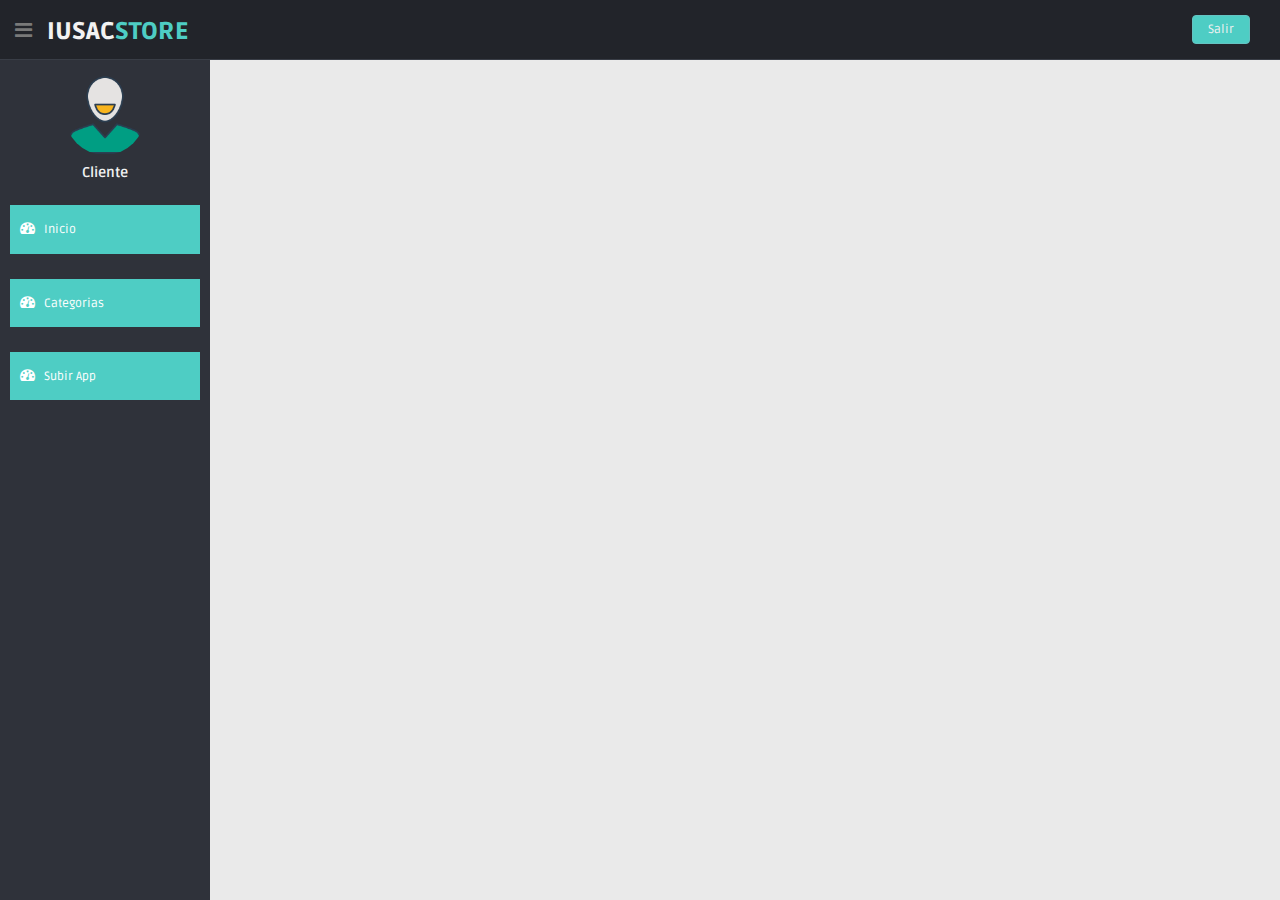
==== commit c1cc24a7: "Casi" ====
--- a/DashCliente/index.html
+++ b/DashCliente/index.html
@@ -97,410 +97,13 @@
     <!--main content start-->
     <section id="main-content">
       <section class="wrapper">
-        <div class="row">
-          <div class="col-lg-9 main-chart">
-            <!--CUSTOM CHART START -->
-            <div class="border-head">
-              <h3>Que pex</h3>
-            </div>
-            
-            <!--custom chart end-->
-            <div class="row mt">
-              <!-- SERVER STATUS PANELS -->
-              <div class="col-md-4 col-sm-4 mb">
-                <div class="grey-panel pn donut-chart">
-                  <div class="grey-header">
-                    <h5>SERVER LOAD</h5>
-                  </div>
-                  <canvas id="serverstatus01" height="120" width="120"></canvas>
-                  <script>
-                    var doughnutData = [{
-                        value: 70,
-                        color: "#FF6B6B"
-                      },
-                      {
-                        value: 30,
-                        color: "#fdfdfd"
-                      }
-                    ];
-                    var myDoughnut = new Chart(document.getElementById("serverstatus01").getContext("2d")).Doughnut(doughnutData);
-                  </script>
-                  <div class="row">
-                    <div class="col-sm-6 col-xs-6 goleft">
-                      <p>Usage<br/>Increase:</p>
-                    </div>
-                    <div class="col-sm-6 col-xs-6">
-                      <h2>21%</h2>
-                    </div>
-                  </div>
-                </div>
-                <!-- /grey-panel -->
-              </div>
-              <!-- /col-md-4-->
-              <div class="col-md-4 col-sm-4 mb">
-                <div class="darkblue-panel pn">
-                  <div class="darkblue-header">
-                    <h5>DROPBOX STATICS</h5>
-                  </div>
-                  <canvas id="serverstatus02" height="120" width="120"></canvas>
-                  <script>
-                    var doughnutData = [{
-                        value: 60,
-                        color: "#1c9ca7"
-                      },
-                      {
-                        value: 40,
-                        color: "#f68275"
-                      }
-                    ];
-                    var myDoughnut = new Chart(document.getElementById("serverstatus02").getContext("2d")).Doughnut(doughnutData);
-                  </script>
-                  <p>April 17, 2014</p>
-                  <footer>
-                    <div class="pull-left">
-                      <h5><i class="fa fa-hdd-o"></i> 17 GB</h5>
-                    </div>
-                    <div class="pull-right">
-                      <h5>60% Used</h5>
-                    </div>
-                  </footer>
-                </div>
-                <!--  /darkblue panel -->
-              </div>
-              <!-- /col-md-4 -->
-              <div class="col-md-4 col-sm-4 mb">
-                <!-- REVENUE PANEL -->
-                <div class="green-panel pn">
-                  <div class="green-header">
-                    <h5>REVENUE</h5>
-                  </div>
-                  <div class="chart mt">
-                    <div class="sparkline" data-type="line" data-resize="true" data-height="75" data-width="90%" data-line-width="1" data-line-color="#fff" data-spot-color="#fff" data-fill-color="" data-highlight-line-color="#fff" data-spot-radius="4" data-data="[200,135,667,333,526,996,564,123,890,464,655]"></div>
-                  </div>
-                  <p class="mt"><b>$ 17,980</b><br/>Month Income</p>
-                </div>
-              </div>
-              <!-- /col-md-4 -->
-            </div>
-            <!-- /row -->
-            <div class="row">
-              <!-- WEATHER PANEL -->
-              <div class="col-md-4 mb">
-                <div class="weather pn">
-                  <i class="fa fa-cloud fa-4x"></i>
-                  <h2>11º C</h2>
-                  <h4>BUDAPEST</h4>
-                </div>
-              </div>
-              <!-- /col-md-4-->
-              <!-- DIRECT MESSAGE PANEL -->
-              <div class="col-md-8 mb">
-                <div class="message-p pn">
-                  <div class="message-header">
-                    <h5>DIRECT MESSAGE</h5>
-                  </div>
-                  <div class="row">
-                    <div class="col-md-3 centered hidden-sm hidden-xs">
-                      <img src="img/ui-danro.jpg" class="img-circle" width="65">
-                    </div>
-                    <div class="col-md-9">
-                      <p>
-                        <name>Dan Rogers</name>
-                        sent you a message.
-                      </p>
-                      <p class="small">3 hours ago</p>
-                      <p class="message">Lorem Ipsum is simply dummy text of the printing and typesetting industry. Lorem Ipsum has been the industry's standard dummy text ever since the 1500s.</p>
-                      <form class="form-inline" role="form">
-                        <div class="form-group">
-                          <input type="text" class="form-control" id="exampleInputText" placeholder="Reply Dan">
-                        </div>
-                        <button type="submit" class="btn btn-default">Send</button>
-                      </form>
-                    </div>
-                  </div>
-                </div>
-                <!-- /Message Panel-->
-              </div>
-              <!-- /col-md-8  -->
-            </div>
-            <div class="row">
-              <!-- TWITTER PANEL -->
-              <div class="col-md-4 mb">
-                <div class="twitter-panel pn">
-                  <i class="fa fa-twitter fa-4x"></i>
-                  <p>Dashio is here! Take a look and enjoy this new Bootstrap Dashboard theme.</p>
-                  <p class="user">@Alvrz_is</p>
-                </div>
-              </div>
-              <!-- /col-md-4 -->
-              <div class="col-md-4 mb">
-                <!-- WHITE PANEL - TOP USER -->
-                <div class="white-panel pn">
-                  <div class="white-header">
-                    <h5>TOP USER</h5>
-                  </div>
-                  <p><img src="img/ui-zac.jpg" class="img-circle" width="50"></p>
-                  <p><b>Zac Snider</b></p>
-                  <div class="row">
-                    <div class="col-md-6">
-                      <p class="small mt">MEMBER SINCE</p>
-                      <p>2012</p>
-                    </div>
-                    <div class="col-md-6">
-                      <p class="small mt">TOTAL SPEND</p>
-                      <p>$ 47,60</p>
-                    </div>
-                  </div>
-                </div>
-              </div>
-              <!-- /col-md-4 -->
-              <div class="col-md-4 mb">
-                <!-- INSTAGRAM PANEL -->
-                <div class="instagram-panel pn">
-                  <i class="fa fa-instagram fa-4x"></i>
-                  <p>@THISISYOU<br/> 5 min. ago
-                  </p>
-                  <p><i class="fa fa-comment"></i> 18 | <i class="fa fa-heart"></i> 49</p>
-                </div>
-              </div>
-              <!-- /col-md-4 -->
-            </div>
-            <!-- /row -->
-            <div class="row">
-              <div class="col-lg-4 col-md-4 col-sm-4 mb">
-                <div class="product-panel-2 pn">
-                  <div class="badge badge-hot">HOT</div>
-                  <img src="img/product.jpg" width="200" alt="">
-                  <h5 class="mt">Flat Pack Heritage</h5>
-                  <h6>TOTAL SALES: 1388</h6>
-                  <button class="btn btn-small btn-theme04">FULL REPORT</button>
-                </div>
-              </div>
-              <!-- /col-md-4 -->
-              <!--  PROFILE 02 PANEL -->
-              <div class="col-lg-4 col-md-4 col-sm-4 mb">
-                <div class="content-panel pn">
-                  <div id="profile-02">
-                    <div class="user">
-                      <img src="img/friends/fr-06.jpg" class="img-circle" width="80">
-                      <h4>DJ SHERMAN</h4>
-                    </div>
-                  </div>
-                  <div class="pr2-social centered">
-                    <a href="#"><i class="fa fa-twitter"></i></a>
-                    <a href="#"><i class="fa fa-facebook"></i></a>
-                    <a href="#"><i class="fa fa-dribbble"></i></a>
-                  </div>
-                </div>
-                <!-- /panel -->
-              </div>
-              <!--/ col-md-4 -->
-              <div class="col-md-4 col-sm-4 mb">
-                <div class="green-panel pn">
-                  <div class="green-header">
-                    <h5>DISK SPACE</h5>
-                  </div>
-                  <canvas id="serverstatus03" height="120" width="120"></canvas>
-                  <script>
-                    var doughnutData = [{
-                        value: 60,
-                        color: "#2b2b2b"
-                      },
-                      {
-                        value: 40,
-                        color: "#fffffd"
-                      }
-                    ];
-                    var myDoughnut = new Chart(document.getElementById("serverstatus03").getContext("2d")).Doughnut(doughnutData);
-                  </script>
-                  <h3>60% USED</h3>
-                </div>
-              </div>
-              <!-- /col-md-4 -->
-            </div>
-            <!-- /row -->
-          </div>
-          <!-- /col-lg-9 END SECTION MIDDLE -->
-          <!-- **********************************************************************************************************************************************************
-              RIGHT SIDEBAR CONTENT
-              *********************************************************************************************************************************************************** -->
-          <div class="col-lg-3 ds">
-            <!--COMPLETED ACTIONS DONUTS CHART-->
-            <div class="donut-main">
-              <h4>COMPLETED ACTIONS & PROGRESS</h4>
-              <canvas id="newchart" height="130" width="130"></canvas>
-              <script>
-                var doughnutData = [{
-                    value: 70,
-                    color: "#4ECDC4"
-                  },
-                  {
-                    value: 30,
-                    color: "#fdfdfd"
-                  }
-                ];
-                var myDoughnut = new Chart(document.getElementById("newchart").getContext("2d")).Doughnut(doughnutData);
-              </script>
-            </div>
-            <!--NEW EARNING STATS -->
-            <div class="panel terques-chart">
-              <div class="panel-body">
-                <div class="chart">
-                  <div class="centered">
-                    <span>TODAY EARNINGS</span>
-                    <strong>$ 890,00 | 15%</strong>
-                  </div>
-                  <br>
-                  <div class="sparkline" data-type="line" data-resize="true" data-height="75" data-width="90%" data-line-width="1" data-line-color="#fff" data-spot-color="#fff" data-fill-color="" data-highlight-line-color="#fff" data-spot-radius="4" data-data="[200,135,667,333,526,996,564,123,890,564,455]"></div>
-                </div>
-              </div>
-            </div>
-            <!--new earning end-->
-            <!-- RECENT ACTIVITIES SECTION -->
-            <h4 class="centered mt">RECENT ACTIVITY</h4>
-            <!-- First Activity -->
-            <div class="desc">
-              <div class="thumb">
-                <span class="badge bg-theme"><i class="fa fa-clock-o"></i></span>
-              </div>
-              <div class="details">
-                <p>
-                  <muted>Just Now</muted>
-                  <br/>
-                  <a href="#">Paul Rudd</a> purchased an item.<br/>
-                </p>
-              </div>
-            </div>
-            <!-- Second Activity -->
-            <div class="desc">
-              <div class="thumb">
-                <span class="badge bg-theme"><i class="fa fa-clock-o"></i></span>
-              </div>
-              <div class="details">
-                <p>
-                  <muted>2 Minutes Ago</muted>
-                  <br/>
-                  <a href="#">James Brown</a> subscribed to your newsletter.<br/>
-                </p>
-              </div>
-            </div>
-            <!-- Third Activity -->
-            <div class="desc">
-              <div class="thumb">
-                <span class="badge bg-theme"><i class="fa fa-clock-o"></i></span>
-              </div>
-              <div class="details">
-                <p>
-                  <muted>3 Hours Ago</muted>
-                  <br/>
-                  <a href="#">Diana Kennedy</a> purchased a year subscription.<br/>
-                </p>
-              </div>
-            </div>
-            <!-- Fourth Activity -->
-            <div class="desc">
-              <div class="thumb">
-                <span class="badge bg-theme"><i class="fa fa-clock-o"></i></span>
-              </div>
-              <div class="details">
-                <p>
-                  <muted>7 Hours Ago</muted>
-                  <br/>
-                  <a href="#">Brando Page</a> purchased a year subscription.<br/>
-                </p>
-              </div>
-            </div>
-            <!-- USERS ONLINE SECTION -->
-            <h4 class="centered mt">TEAM MEMBERS ONLINE</h4>
-            <!-- First Member -->
-            <div class="desc">
-              <div class="thumb">
-                <img class="img-circle" src="img/ui-divya.jpg" width="35px" height="35px" align="">
-              </div>
-              <div class="details">
-                <p>
-                  <a href="#">DIVYA MANIAN</a><br/>
-                  <muted>Available</muted>
-                </p>
-              </div>
-            </div>
-            <!-- Second Member -->
-            <div class="desc">
-              <div class="thumb">
-                <img class="img-circle" src="img/ui-sherman.jpg" width="35px" height="35px" align="">
-              </div>
-              <div class="details">
-                <p>
-                  <a href="#">DJ SHERMAN</a><br/>
-                  <muted>I am Busy</muted>
-                </p>
-              </div>
-            </div>
-            <!-- Third Member -->
-            <div class="desc">
-              <div class="thumb">
-                <img class="img-circle" src="img/ui-danro.jpg" width="35px" height="35px" align="">
-              </div>
-              <div class="details">
-                <p>
-                  <a href="#">DAN ROGERS</a><br/>
-                  <muted>Available</muted>
-                </p>
-              </div>
-            </div>
-            <!-- Fourth Member -->
-            <div class="desc">
-              <div class="thumb">
-                <img class="img-circle" src="img/ui-zac.jpg" width="35px" height="35px" align="">
-              </div>
-              <div class="details">
-                <p>
-                  <a href="#">Zac Sniders</a><br/>
-                  <muted>Available</muted>
-                </p>
-              </div>
-            </div>
-            <!-- CALENDAR-->
-            <div id="calendar" class="mb">
-              <div class="panel green-panel no-margin">
-                <div class="panel-body">
-                  <div id="date-popover" class="popover top" style="cursor: pointer; disadding: block; margin-left: 33%; margin-top: -50px; width: 175px;">
-                    <div class="arrow"></div>
-                    <h3 class="popover-title" style="disadding: none;"></h3>
-                    <div id="date-popover-content" class="popover-content"></div>
-                  </div>
-                  <div id="my-calendar"></div>
-                </div>
-              </div>
-            </div>
-            <!-- / calendar -->
-          </div>
-          <!-- /col-lg-3 -->
-        </div>
+        
         <!-- /row -->
       </section>
     </section>
     <!--main content end-->
     <!--footer start-->
-    <footer class="site-footer">
-      <div class="text-center">
-        <p>
-          &copy; Copyrights <strong>Dashio</strong>. All Rights Reserved
-        </p>
-        <div class="credits">
-          <!--
-            You are NOT allowed to delete the credit link to TemplateMag with free version.
-            You can delete the credit link only if you bought the pro version.
-            Buy the pro version with working PHP/AJAX contact form: https://templatemag.com/dashio-bootstrap-admin-template/
-            Licensing information: https://templatemag.com/license/
-          -->
-          Created with Dashio template by <a href="https://templatemag.com/">TemplateMag</a>
-        </div>
-        <a href="index.html#" class="go-top">
-          <i class="fa fa-angle-up"></i>
-          </a>
-      </div>
-    </footer>
+    
     <!--footer end-->
   </section>
   <!-- js placed at the end of the document so the pages load faster -->
@@ -519,48 +122,6 @@
   <script src="lib/sparkline-chart.js"></script>
   <script src="lib/zabuto_calendar.js"></script>
   
-  <script type="application/javascript">
-    $(document).ready(function() {
-      $("#date-popover").popover({
-        html: true,
-        trigger: "manual"
-      });
-      $("#date-popover").hide();
-      $("#date-popover").click(function(e) {
-        $(this).hide();
-      });
-
-      $("#my-calendar").zabuto_calendar({
-        action: function() {
-          return myDateFunction(this.id, false);
-        },
-        action_nav: function() {
-          return myNavFunction(this.id);
-        },
-        ajax: {
-          url: "show_data.php?action=1",
-          modal: true
-        },
-        legend: [{
-            type: "text",
-            label: "Special event",
-            badge: "00"
-          },
-          {
-            type: "block",
-            label: "Regular event",
-          }
-        ]
-      });
-    });
-
-    function myNavFunction(id) {
-      $("#date-popover").hide();
-      var nav = $("#" + id).data("navigation");
-      var to = $("#" + id).data("to");
-      console.log('nav ' + nav + ' to: ' + to.month + '/' + to.year);
-    }
-  </script>
 </body>
 
 </html>
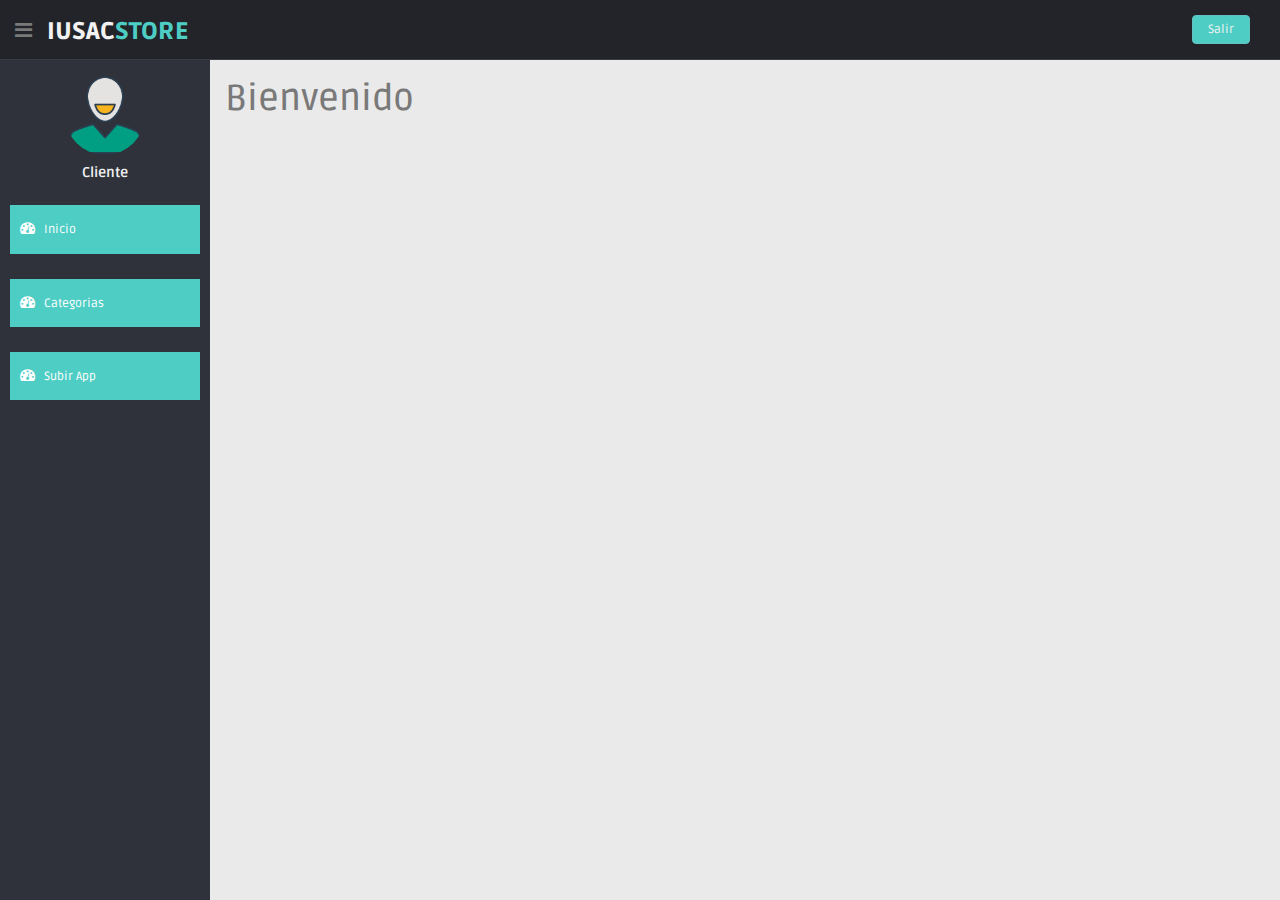
==== commit 9bba24c3: "Proyect" ====
--- a/DashCliente/index.html
+++ b/DashCliente/index.html
@@ -97,7 +97,7 @@
     <!--main content start-->
     <section id="main-content">
       <section class="wrapper">
-        
+        <h1>Bienvenido</h1>
         <!-- /row -->
       </section>
     </section>
--- a/DashCliente/css/style.css
+++ b/DashCliente/css/style.css
@@ -15,6 +15,126 @@
 @import url(http://fonts.googleapis.com/css?family=Ruda:400,700,900);
 
 /* BASIC THEME CONFIGURATION */
+/*
+----------------------------------------------------------------------------------------------------------
+*/
+
+@gray-darker:               #444444;
+@gray-dark:                 #696969;
+@gray:                      #999999;
+@gray-light:                #cccccc;
+@gray-lighter:              #ececec;
+@gray-lightest:             lighten(@gray-lighter,4%);
+
+*,
+*::before,
+*::after { 
+  box-sizing: border-box;
+}
+
+img {
+  height: auto;
+  max-width: 100%;
+  vertical-align: middle;
+}
+
+.btn {
+  background-color: white;
+  border: 1px solid @gray-light;
+  //border-radius: 1rem;
+  color: @gray-dark;
+  padding: 0.5rem;
+  text-transform: lowercase;
+}
+
+.cards {
+  display: flex;
+  flex-wrap: wrap;
+  list-style: none;
+  margin: 0;
+  padding: 0;
+}
+
+
+.card {
+  background-color: white;
+  border-radius: 0.25rem;
+  box-shadow: 0 20px 40px -14px rgba(0,0,0,0.25);
+  display: flex;
+  flex-direction: column;
+  overflow: hidden;
+  &:hover {
+    .card__image {
+      filter: contrast(100%);
+    }
+  }
+}
+
+.card__content {
+  display: flex;
+  flex: 1 1 auto;
+  flex-direction: column;
+  padding: 1rem;
+}
+
+.card__image {
+  background-position: center center;
+  background-repeat: no-repeat;
+  background-size: cover;
+  border-top-left-radius: 0.25rem;
+  border-top-right-radius: 0.25rem;
+  filter: contrast(70%);
+  //filter: saturate(180%);
+  overflow: hidden;
+  position: relative;
+  transition: filter 0.5s cubic-bezier(.43,.41,.22,.91);;
+  &::before {
+    content: "";
+	  display: block;
+    padding-top: 56.25%; // 16:9 aspect ratio
+  }
+  @media(min-width: 40rem) {
+    &::before {
+      padding-top: 66.6%; // 3:2 aspect ratio
+    }
+  }
+}
+
+.card__image--flowers {
+  background-image: url(https://unsplash.it/800/600?image=82);
+}
+
+.card__image--river {
+  background-image: url(https://unsplash.it/800/600?image=11);
+}
+
+.card__image--record {
+  background-image: url(https://unsplash.it/800/600?image=39);
+}
+
+.card__image--fence {
+  background-image: url(https://unsplash.it/800/600?image=59);
+}
+
+.card__title {
+  color: @gray-dark;
+  font-size: 1.25rem;
+  font-weight: 300;
+  letter-spacing: 2px;
+  text-transform: uppercase;
+}
+
+.card__text {
+  flex: 1 1 auto;
+  font-size: 0.875rem;
+  line-height: 1.5;
+  margin-bottom: 1.25rem;
+}
+
+
+/*
+----------------------------------------------------------------------------------------------------------
+*/
 body {
     color: #797979;
 	background: #eaeaea;
